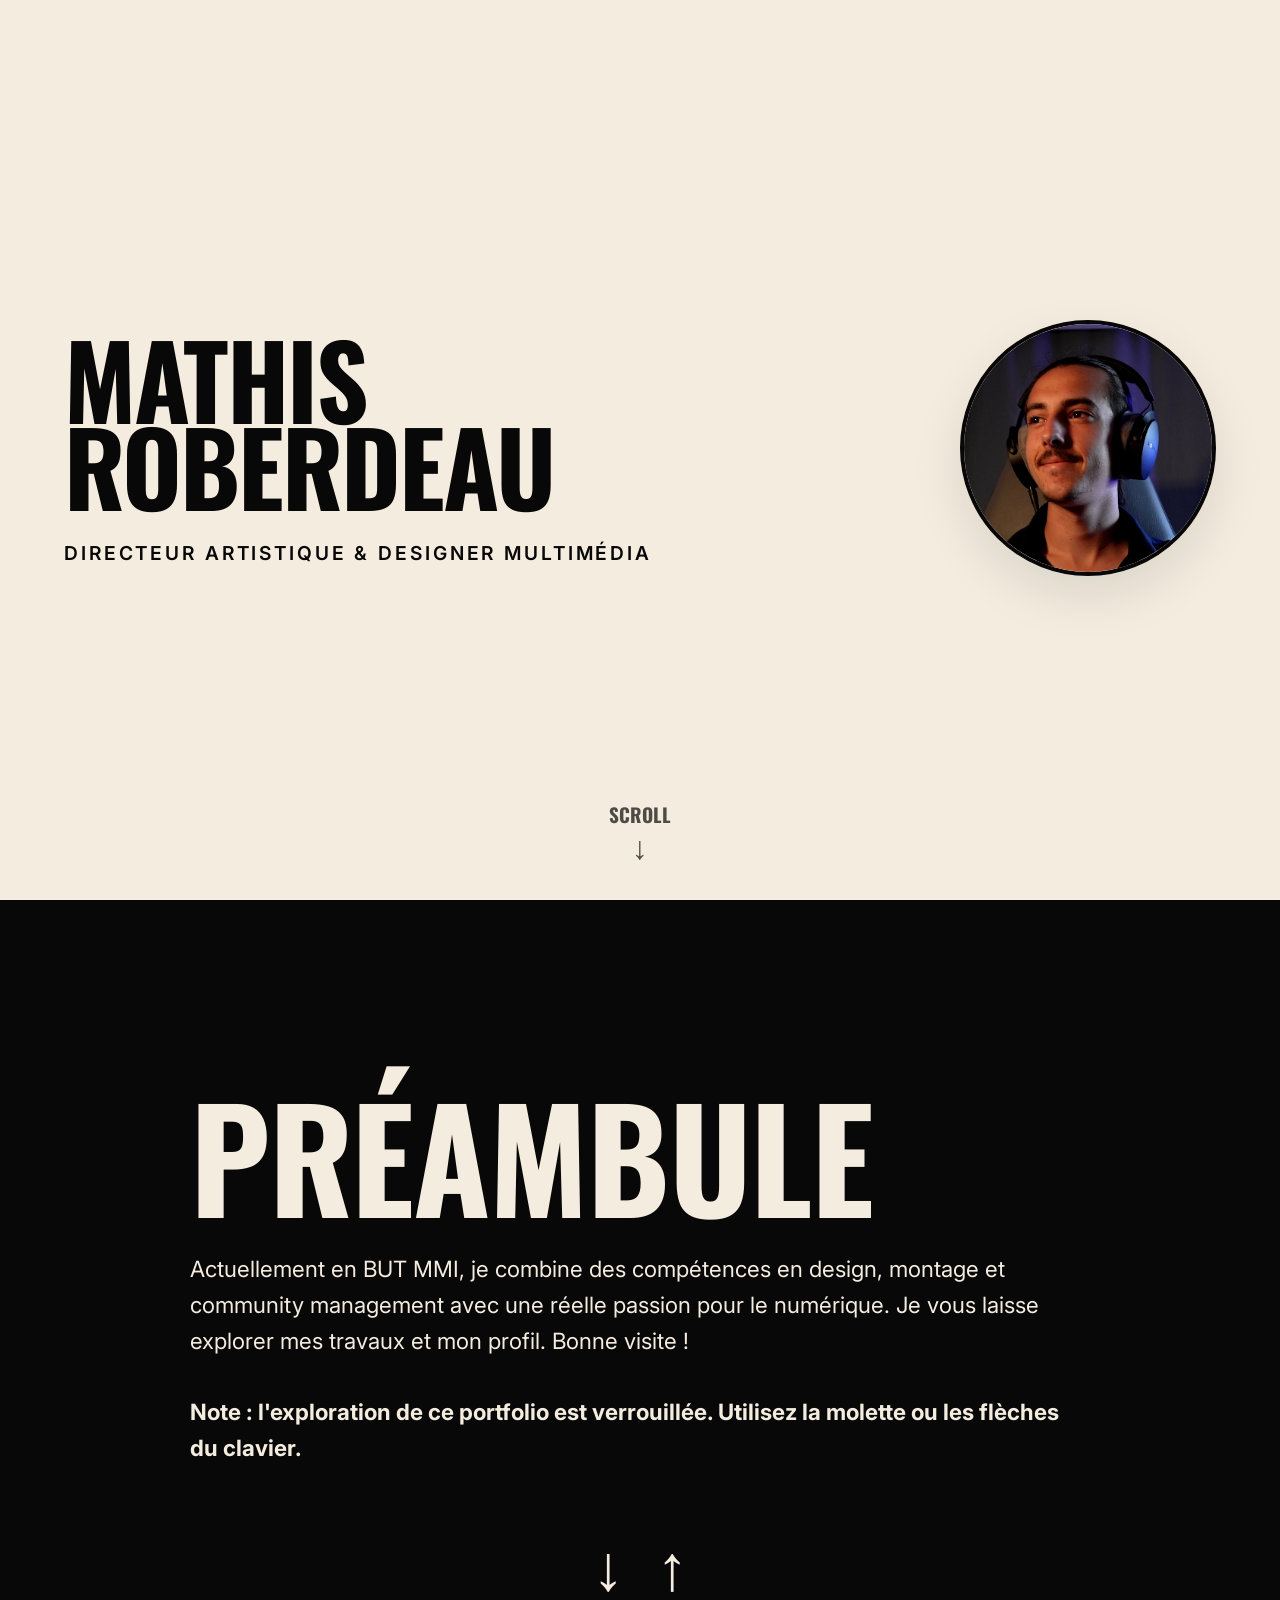
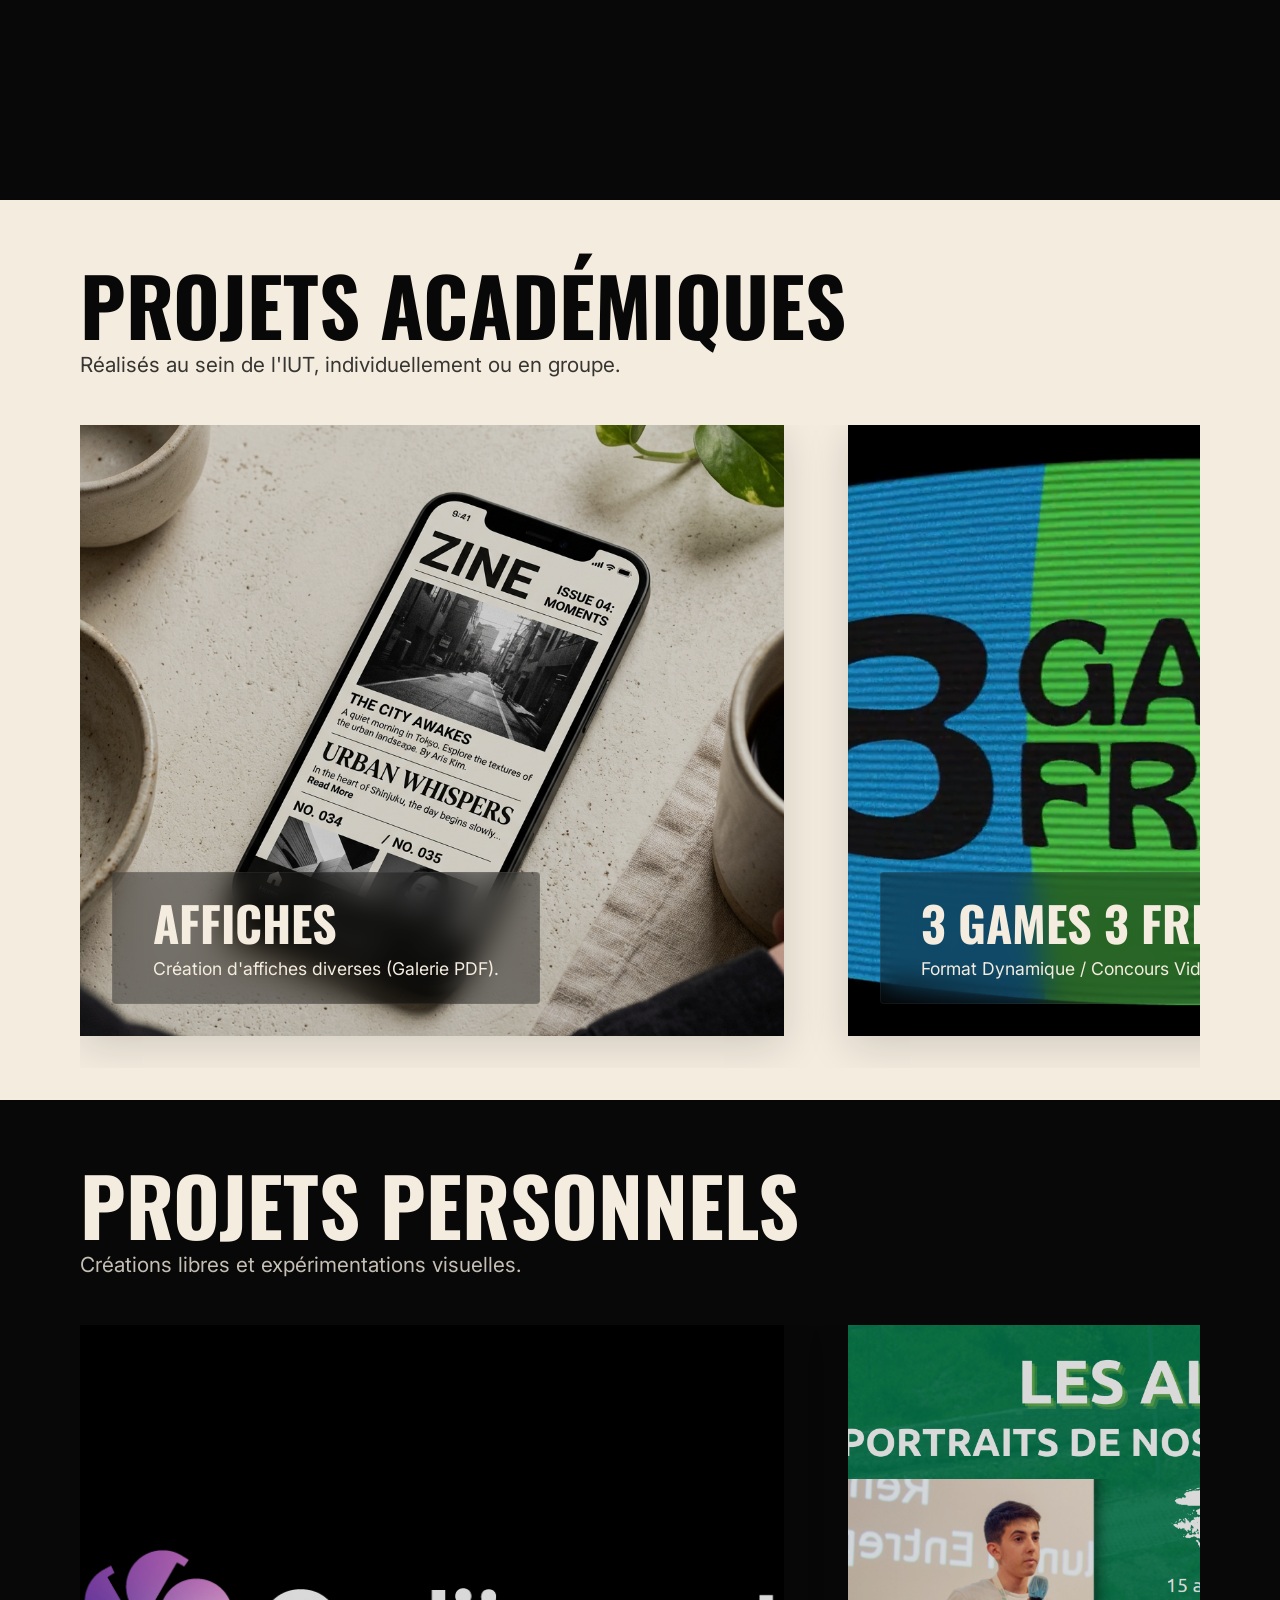
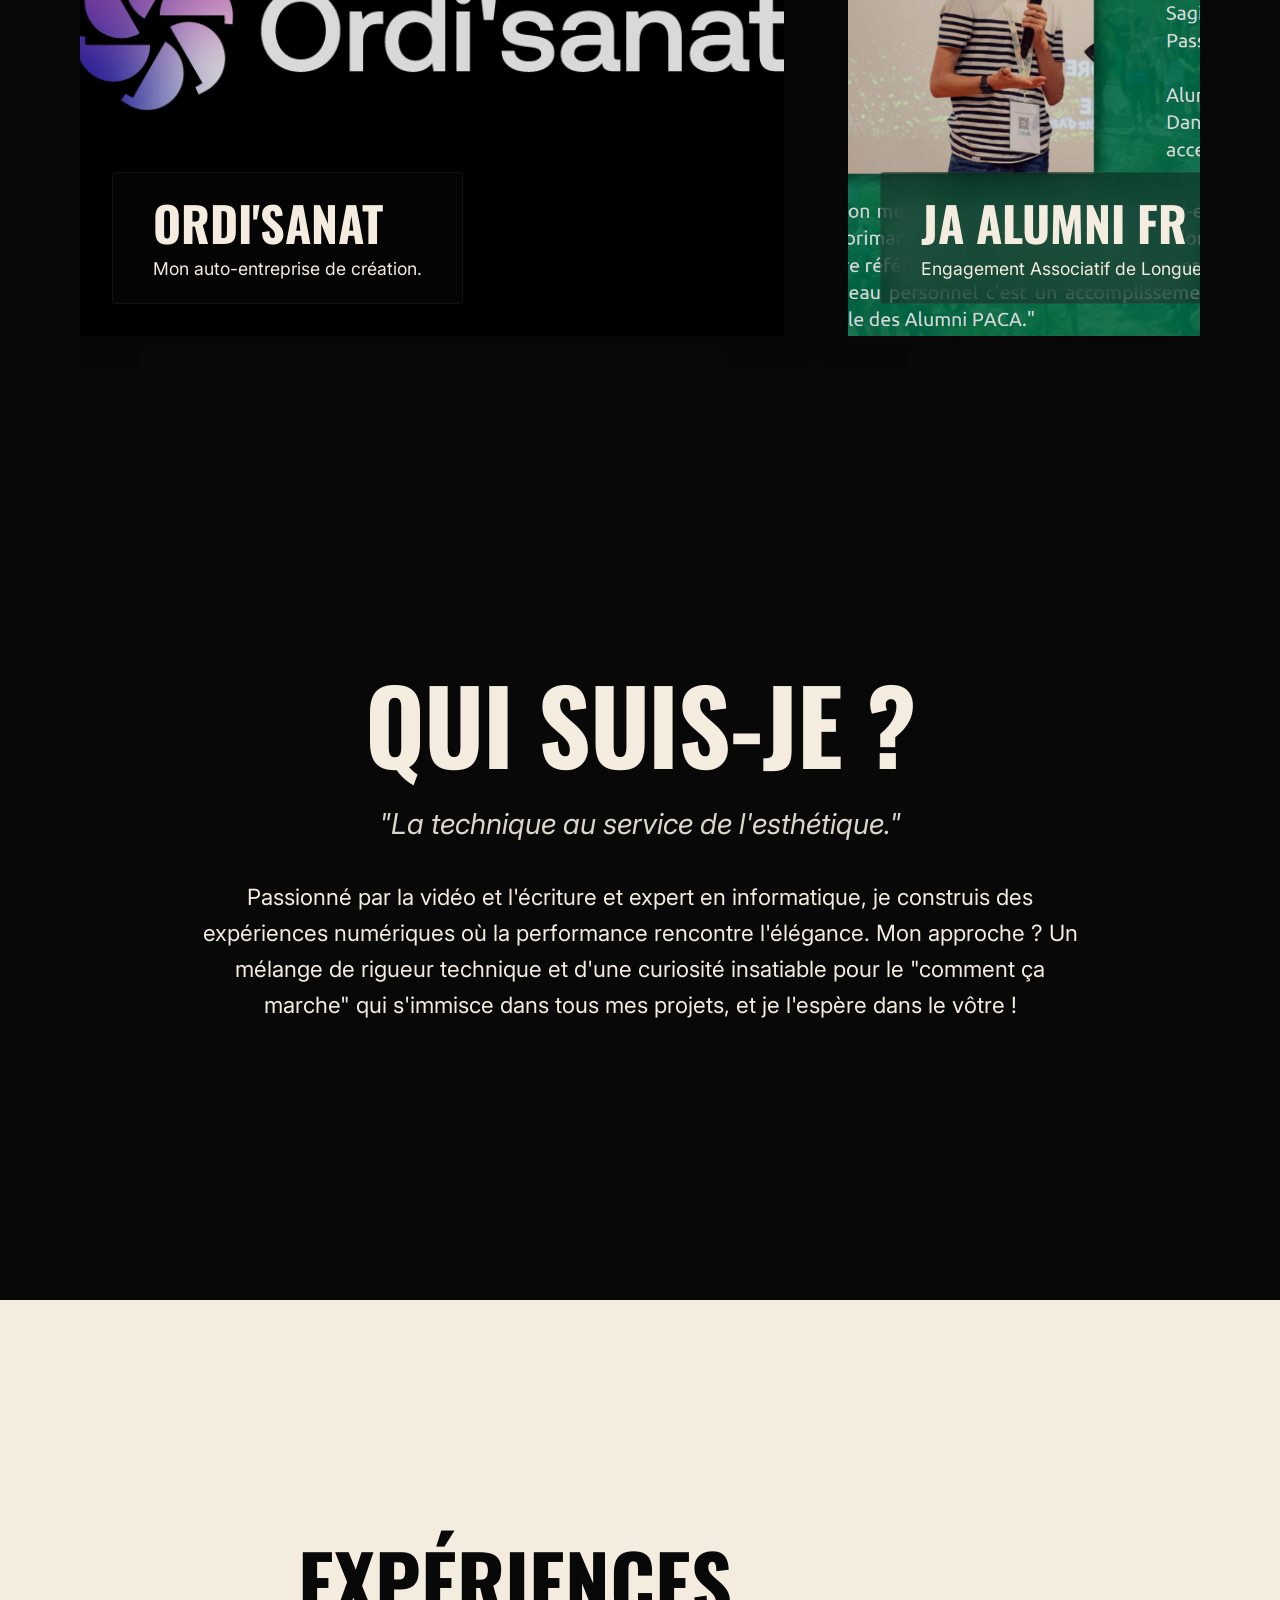
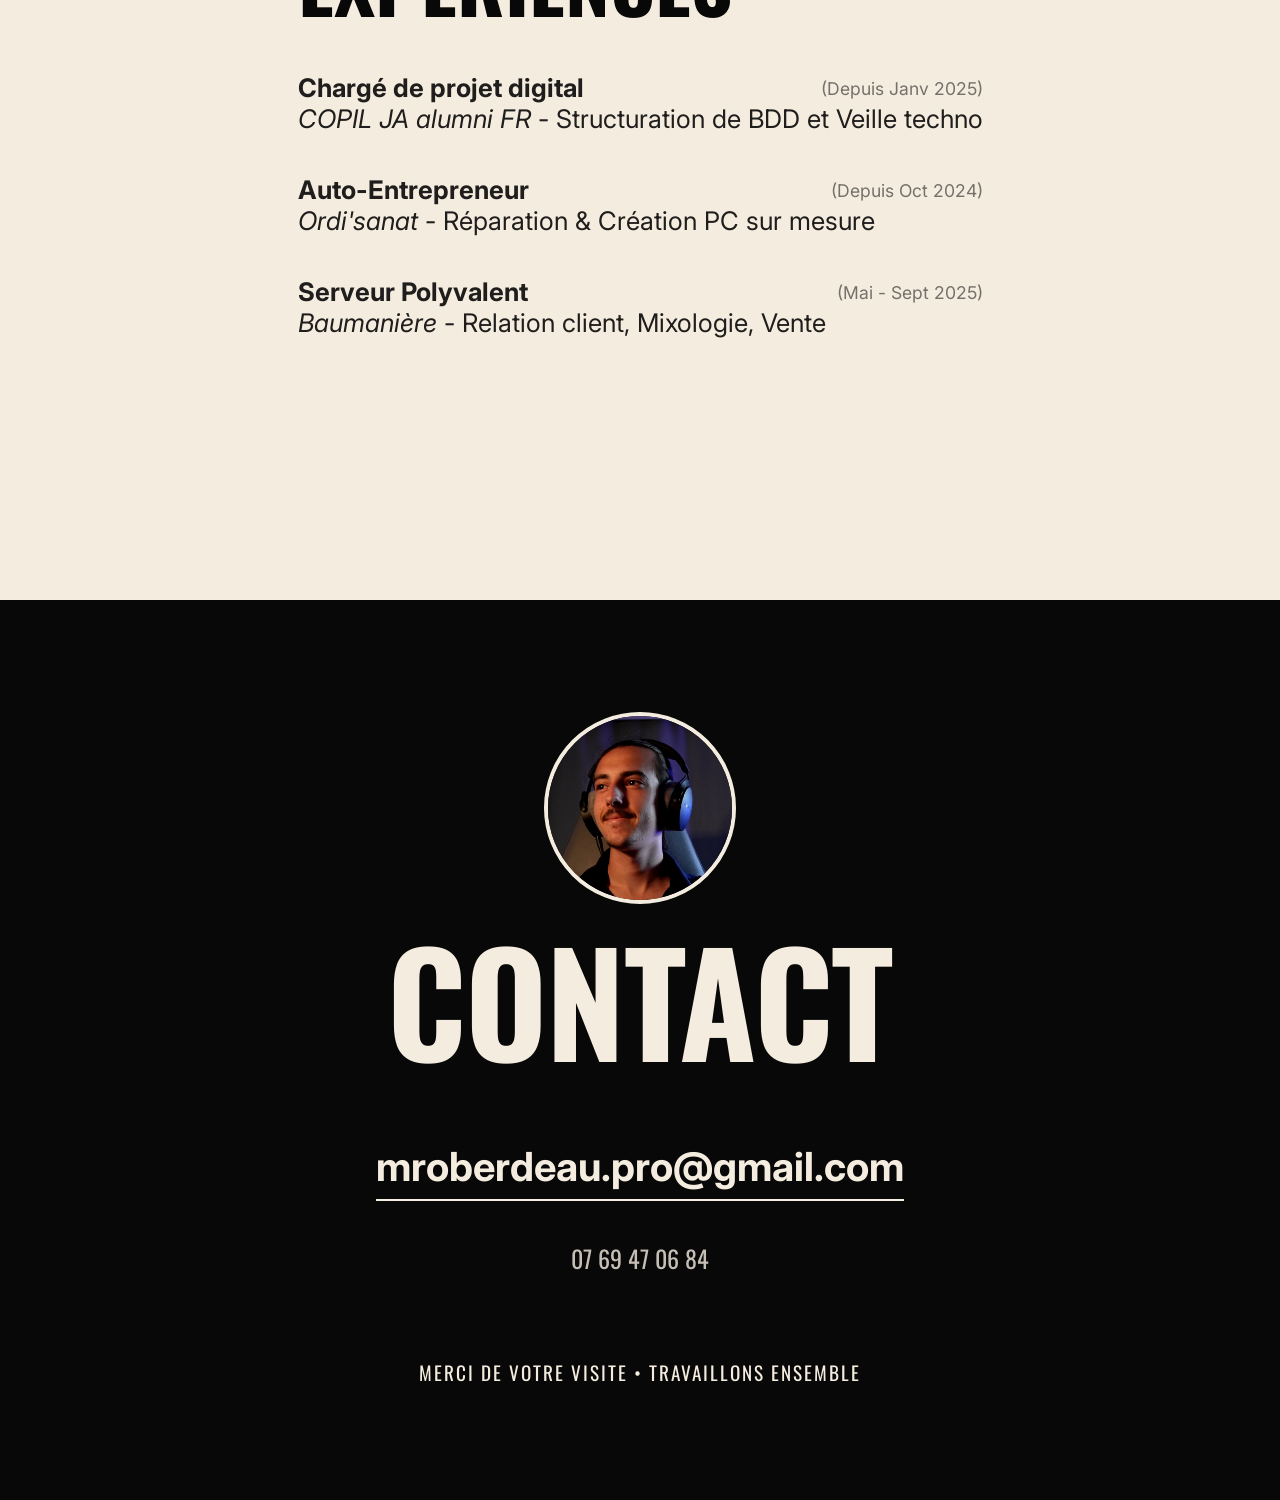
==== V2/index.html @ 9e0dd5f1 "first commit" ====
<!DOCTYPE html>
<html lang="fr">

<head>
    <meta charset="UTF-8">
    <meta name="viewport" content="width=device-width, initial-scale=1.0">
    <title>Mathis Roberdeau - Portfolio</title>
    <link rel="preconnect" href="https://fonts.googleapis.com">
    <link rel="preconnect" href="https://fonts.gstatic.com" crossorigin>
    <link href="https://fonts.googleapis.com/css2?family=Oswald:wght@400;500;700&family=Inter:wght@400;600&display=swap"
        rel="stylesheet">
    <link rel="stylesheet" href="style.css">
</head>

<body>
    <div id="scroll-container">

        <!-- Hero (Scroll 0) - Light Theme -->
        <section class="screen theme-light" id="hero" style="display: flex; flex-direction: row; align-items: center; justify-content: space-between; padding: 0 5vw; position: relative;">
            <div style="display: flex; flex-direction: column; align-items: flex-start; z-index: 2; flex: 1; max-width: 60vw;">
                <h1 class="clamp-title" style="text-align: left; margin: 0; font-size: clamp(3rem, 8vw, 9rem);">MATHIS<br>ROBERDEAU</h1>
                <p class="subtitle" style="text-align: left; font-size: clamp(1rem, 1.5vw, 2rem);">DIRECTEUR ARTISTIQUE & DESIGNER MULTIMÉDIA</p>
            </div>
            <div style="flex-shrink: 0; margin-left: 2rem;">
                <img src="../img/pdp-mathis.png" alt="Mathis Roberdeau" class="profile-pic" style="width: clamp(12rem, 20vw, 25rem); height: clamp(12rem, 20vw, 25rem); object-fit: cover; border-radius: 50%; border: 4px solid var(--color-black); box-shadow: 0 20px 50px rgba(0,0,0,0.1);">
            </div>

            <!-- Scroll Indicator -->
            <div class="scroll-indicator" style="position: absolute; bottom: 2rem; left: 50%; transform: translateX(-50%); display: flex; flex-direction: column; align-items: center; font-family: var(--font-heading); font-size: 1.2rem; font-weight: bold; opacity: 0.7;">
                <span>SCROLL</span>
                <span style="font-size: 2rem; margin-top: -0.5rem; animation: heroBounce 2s infinite;">↓</span>
            </div>
            <style>
                @keyframes heroBounce {
                    0%, 20%, 50%, 80%, 100% { transform: translateY(0); }
                    40% { transform: translateY(-10px); }
                    60% { transform: translateY(-5px); }
                }
            </style>
        </section>

        <!-- Courte Présentation (Scroll 1) - Dark Theme -->
        <section class="screen theme-dark" id="presentation">
            <div class="content intro-content">
                <h2 class="title-massive">PRÉAMBULE</h2>
                <p>Actuellement en BUT MMI, je combine des compétences en design, montage et community management avec
                    une réelle passion pour le numérique. Je vous laisse explorer mes travaux et mon profil. Bonne
                    visite !<br><br><strong>Note : l'exploration de ce portfolio
                        est verrouillée. Utilisez la molette ou les flèches du clavier.</strong></p>
                <div class="arrows-hint">
                    <span>↓</span><span>↑</span>
                </div>
            </div>
        </section>

        <!-- Projets Académiques (Scroll 2 et + Carrousel) - Light Theme -->
        <section class="screen carousel-section theme-light" id="projets-academiques">
            <div class="top-info">
                <h2>PROJETS ACADÉMIQUES</h2>
                <p>Réalisés au sein de l'IUT, individuellement ou en groupe.</p>
            </div>

            <div class="carousel-track-container">
                <div class="carousel-track">

                    <!-- AFFICHES PROJECT -->
                    <div class="slide project-card" data-role="Graphiste"
                        data-tools="Illustrator, InDesign, Photoshop"
                        data-desc="Mes différentes créations graphiques pour des événements variés, incluant l'e-sport (PXL Lan) et des projets esthétiques et musicaux (Tournedisque Quadricolor)."
                        data-pdf-desc="<strong>AFFICHE PXL LAN :</strong><br>Création d'une affiche pour le concours d'e-sport de la PXL Lan. Composition asymétrique axée sur la culture gaming.|<strong>AFFICHE TOURNEDISQUE :</strong><br>Création d'une affiche Quadricolor pour le projet esthétique et musical, utilisant des teintes vives et un design centré sur le vinyle."
                        data-pdf-src="../img/ROBERDEAU-Mathis_Affiche.pdf,../img/Mathis-ROBERDEAU_Affiche-Quadcolor_Tournedisque_.pdf">
                        <img src="project_ui.jpg" alt="Affiches" class="slide-bg">
                        <div class="slide-overlay">
                            <h3>Affiches</h3>
                            <p>Création d'affiches diverses (Galerie PDF).</p>
                        </div>
                    </div>

                    <!-- NEW VIDEO PROJECT -->
                    <div class="slide project-card" data-video-id="BSjPqrK-uEQ"
                        data-role="Monteur, Sound Designer, Réalisateur" data-tools="Premiere Pro, After Effects"
                        data-desc="Un terrain de jeu visuel et rythmique exceptionnel. « 3 Games 3 Friends » m'a permis d'explorer le montage synchrone, la colorimétrie dynamique dans le but d'un concours organisé par la PXL Lan. La vidéo a été réalisée en une semaine avec deux autres collègues.<br><br><a href='https://youtu.be/BSjPqrK-uEQ' target='_blank' style='color:inherit; text-decoration:underline;'>Voir la vidéo sur YouTube ↗</a>">
                        <img src="../img/3Games3Friends.png" alt="3 Games 3 Friends" class="slide-bg">
                        <div class="slide-overlay">
                            <h3>3 Games 3 Friends</h3>
                            <p>Format Dynamique / Concours Vidéo.</p>
                        </div>
                    </div>

                    <!-- NEW POKEDEXIA PROJECT -->
                    <div class="slide project-card" data-role="Développeur Front-End"
                        data-tools="HTML, CSS, JavaScript"
                        data-web-src="https://but-mmi.github.io/Pokedexia/"
                        data-desc="Pokedexia est un projet académique de développement web. L'objectif était de concevoir un Pokedex interactif en utilisant les technologies fondamentales du web (HTML, CSS, JS), en intégrant une logique de filtrage et d'affichage dynamique.<br><br><a href='https://but-mmi.github.io/Pokedexia/' target='_blank' style='color:inherit; text-decoration:underline;'>Visiter le site Pokedexia ↗</a>">
                        <img src="../img/pokedexia.png" alt="Pokedexia" class="slide-bg">
                        <div class="slide-overlay">
                            <h3>Pokedexia</h3>
                            <p>Développement Web Front-End</p>
                        </div>
                    </div>

                    <!-- NEW CROUSTY MOVIES PROJECT -->
                    <div class="slide project-card" data-role="Développeur Full-Stack"
                        data-tools="HTML, CSS, PHP, SQL"
                        data-web-src="https://a-pedagoarles-mmi.aix.univ-amu.fr/r25012763/sae203/index.php"
                        data-desc="Crousty Movies est un d'évaluation de films développé dans le cadre d'un projet universitaire. Il utilise HTML, CSS pour le front-end et PHP avec une base de données SQL pour gérer les utilisateurs, les films et les évaluations.<br><br><a href='https://a-pedagoarles-mmi.aix.univ-amu.fr/r25012763/sae203/index.php' target='_blank' style='color:inherit; text-decoration:underline;'>Visiter Crousty Movies ↗</a>">
                        <img src="../img/crousty-movies.png" alt="Crousty Movies" class="slide-bg">
                        <div class="slide-overlay">
                            <h3>Crousty Movies</h3>
                            <p>Site d'Évaluation de Films</p>
                        </div>
                    </div>

                </div>
            </div>
        </section>

        <!-- Projets Personnels (Scroll 4) - Dark Theme -->
        <section class="screen carousel-section theme-dark" id="projets-personnels">
            <div class="top-info">
                <h2>PROJETS PERSONNELS</h2>
                <p>Créations libres et expérimentations visuelles.</p>
            </div>
            <div class="carousel-track-container">
                <div class="carousel-track">
                    <div class="slide project-card" data-role="Fondateur & Technicien"
                        data-tools="Gestion de Projet, Matériel"
                        data-web-src="https://ordisanat.fr"
                        data-desc="Mon entreprise de fabrication, dépannage et d'upgrade d'ordinateurs, elle existe depuis 2024 et est actuellement en activité.<br><br><a href='https://ordisanat.fr' target='_blank' style='color:inherit; text-decoration:underline;'>Visiter Ordi'Sanat ↗</a>">
                        <img src="../img/ordisanat-cover.jpg" alt="Ordi'Sanat" class="slide-bg">
                        <div class="slide-overlay">
                            <h3>Ordi'Sanat</h3>
                            <p>Mon auto-entreprise de création.</p>
                        </div>
                    </div>

                    <!-- NEW ALUMNI PROJECT -->
                    <div class="slide project-card" data-role="Membre Actif / COPIL"
                        data-tools="Engagement Associatif, Communauté"
                        data-desc="Le réseau dont je m'occupe (réseau d'Entreprendre Pour Apprendre, qui crée des mini-entreprises dans des écoles afin de faire découvrir le monde de l'entreprenariat aux jeunes). J'y ai participé et maintenant je suis au COPIL digital alumni et mentor de mini-entreprises.">
                        <img src="../img/alumni.png" alt="JA Alumni" class="slide-bg">
                        <div class="slide-overlay">
                            <h3>JA Alumni FR</h3>
                            <p>Engagement Associatif de Longue Date</p>
                        </div>
                    </div>
                </div>
            </div>
        </section>

        <!-- Qui suis-je (Scroll 5) - Dark Theme -->
        <section class="screen theme-dark" id="about">
            <div class="content intro-content" style="text-align: center;">
                <h2 class="title-massive" style="font-size: clamp(3rem, 8vw, 8rem);">QUI SUIS-JE ?</h2>
                <p style="font-size: 1.8rem; margin: 2rem 0; font-style: italic; opacity: 0.9;">
                    "La technique au service de l'esthétique."
                </p>
                <p>Passionné par la vidéo et l'écriture et expert en informatique, je construis des expériences numériques où la performance rencontre l'élégance. Mon approche ? Un mélange de rigueur technique et d'une curiosité insatiable pour le "comment ça marche" qui s'immisce dans tous mes projets, et je l'espère dans le vôtre !</p>
            </div>
        </section>

        <!-- Expériences / CV (Scroll 6) - Light Theme -->
        <section class="screen theme-light" id="experiences">
            <div class="content list-content">
                <h2 style="font-size: 5rem; margin-bottom:2rem;">EXPÉRIENCES</h2>
                <ul class="cv-list">
                    <li>
                        <strong>Chargé de projet digital</strong> <span>(Depuis Janv 2025)</span><br>
                        <em>COPIL JA alumni FR</em> - Structuration de BDD et Veille techno
                    </li>
                    <li>
                        <strong>Auto-Entrepreneur</strong> <span>(Depuis Oct 2024)</span><br>
                        <em>Ordi'sanat</em> - Réparation & Création PC sur mesure
                    </li>
                    <li>
                        <strong>Serveur Polyvalent</strong> <span>(Mai - Sept 2025)</span><br>
                        <em>Baumanière</em> - Relation client, Mixologie, Vente
                    </li>
                </ul>
            </div>
        </section>

        <!-- Contact & Remerciements (Scroll 7) - Dark Theme -->
        <section class="screen theme-dark" id="contact">
            <div class="content intro-content" style="text-align: center; display: flex; flex-direction: column; align-items: center;">
                <img src="../img/pdp-mathis.png" alt="Mathis Roberdeau" class="profile-pic" style="width: 12rem; height: 12rem; object-fit: cover; border-radius: 50%; margin-bottom: 2rem; border: 4px solid var(--color-cream);">
                <h2 class="title-massive">CONTACT</h2>
                <div style="margin: 3rem 0;">
                    <a href="mailto:mroberdeau.pro@gmail.com"
                        style="color: var(--color-cream); text-decoration: none; font-size: 2.5rem; border-bottom: 2px solid var(--color-cream); padding-bottom: 0.5rem; transition: opacity 0.3s; font-weight: bold;">
                        mroberdeau.pro@gmail.com
                    </a>
                </div>
                <p style="font-size: 1.5rem; opacity: 0.8; margin-bottom: 1rem; font-family: var(--font-heading);">
                    07 69 47 06 84
                </p>
                <p
                    style="margin-top: 4rem; text-transform: uppercase; font-family: var(--font-heading); font-size: 1.2rem; letter-spacing: 2px;">
                    Merci de votre visite • Travaillons ensemble
                </p>
            </div>
        </section>

    </div>

    <!-- Modale "Detail Projet" Plein Écran Ajustée Pour Contenir la Vidéo -->
    <div id="project-detail-view">
        <div class="detail-bg-container">
            <img src="" alt="" id="detail-hero-img">
        </div>

        <button class="close-btn" id="close-project-btn">FERMER [ÉCHAP]</button>

        <div class="detail-content">
            <div class="detail-layout">

                <div class="detail-text-area">
                    <h1 class="detail-title" id="detail-title">Titre du Projet</h1>
                    <div class="detail-infobox">
                        <div class="info-column">
                            <h3>RÔLE</h3>
                            <p id="detail-role">Direction Artistique</p>
                        </div>
                        <div class="info-column">
                            <h3>OUTILS</h3>
                            <p id="detail-tools">Figma</p>
                        </div>
                    </div>
                    <div class="detail-text" id="detail-desc">
                        <p>Texte narratif...</p>
                    </div>
                    <button id="enter-fullscreen-btn" style="display: none;">Activer le mode lecteur interactif</button>
                </div>

                <div class="detail-media-area" id="detail-media-area">
                    <button id="exit-fullscreen-btn">Quitter le mode interactif (Échap)</button>
                    <div id="media-container" style="flex-grow: 1; width: 100%; height: 100%;"></div>
                </div>

            </div>
        </div>
    </div>

    <script src="main.js"></script>
</body>

</html>
---- V2/style.css ----
/* --- APPENDING ONLY LA MODAL CHANGES. OUPS! Let's rewrite the whole file just to be sure! --- */
:root {
    --color-black: #080808; 
    --color-cream: #f4ecdf;
    --font-heading: 'Oswald', sans-serif;
    --font-body: 'Inter', sans-serif;
}

* { margin: 0; padding: 0; box-sizing: border-box; }

body { font-family: var(--font-body); overflow: hidden; width: 100vw; height: 100vh; }
h1, h2, h3, h4 { font-family: var(--font-heading); text-transform: uppercase; }

.theme-dark { background-color: var(--color-black); color: var(--color-cream); }
.theme-light { background-color: var(--color-cream); color: var(--color-black); }

#scroll-container { width: 100%; height: 100vh; transition: transform 0.85s cubic-bezier(0.77, 0, 0.175, 1); will-change: transform; }

.screen { width: 100vw; height: 100vh; display: flex; flex-direction: column; justify-content: center; align-items: center; position: relative; padding: 2rem 5rem; }

.clamp-title { font-size: clamp(6rem, 15vw, 18rem); line-height: 0.85; text-align: center; letter-spacing: -0.02em; font-weight: 700; }
.title-massive { font-size: clamp(4rem, 11vw, 12rem); line-height: 0.9; letter-spacing: -0.01em; margin-bottom: 2rem; }
.subtitle { font-size: clamp(1.2rem, 2vw, 2rem); margin-top: 2rem; letter-spacing: 0.15em; font-weight: 600; }

.content { max-width: 900px; }
.content p { font-size: 1.4rem; line-height: 1.6; }

.arrows-hint { margin-top: 3rem; font-size: 4rem; display: flex; gap: 2rem; justify-content: center; font-family: var(--font-heading); }

.carousel-section { justify-content: flex-start; align-items: flex-start; padding-top: 4rem; }
.top-info { width: 100%; margin-bottom: 3rem; display: flex; flex-direction: column; align-items: flex-start; }
.top-info h2 { font-size: 5rem; line-height: 1; margin-bottom: 0.5rem; }
.top-info p { font-size: 1.3rem; opacity: 0.8; }

.carousel-track-container { width: 100%; flex-grow: 1; overflow: hidden; position: relative; padding-bottom: 2rem; }
.carousel-track { display: flex; height: 100%; gap: 4rem; transition: transform 0.6s cubic-bezier(0.25, 1, 0.5, 1); padding-right: 20%; }

.slide { width: 55vw; height: 100%; position: relative; background-color: var(--color-black); overflow: hidden; flex-shrink: 0; cursor: pointer; box-shadow: 0 10px 40px rgba(0,0,0,0.15); transition: transform 0.3s cubic-bezier(0.25, 1, 0.5, 1); }
.slide:hover { transform: scale(0.98); }

.slide-bg { width: 100%; height: 100%; object-fit: cover; position: absolute; top: 0; left: 0; z-index: 1; filter: brightness(0.85); transition: filter 0.3s; }
.slide:hover .slide-bg { filter: brightness(0.7); }

.slide-overlay { position: absolute; bottom: 2rem; left: 2rem; max-width: calc(100% - 4rem); z-index: 2; background: rgba(10, 10, 10, 0.4); backdrop-filter: blur(15px); -webkit-backdrop-filter: blur(15px); color: #f4ecdf; padding: 1.5rem 2.5rem; border-radius: 4px; border: 1px solid rgba(255, 255, 255, 0.05); }
.slide-overlay h3 { font-size: 3rem; line-height: 1.1; margin-bottom: 0.5rem; }
.slide-overlay p { font-size: 1.1rem; }

.cv-list { list-style: none; margin-top: 2rem; }
.cv-list li { font-size: 1.6rem; margin-bottom: 1.5rem; border-bottom: 2px solid inherit; padding-bottom: 1rem; border-color: currentColor; opacity: 0.9; }
.cv-list li span { font-size: 1.1rem; opacity: 0.6; float: right; margin-top: 0.4rem; }

/* --- PROJECT DETAIL VIEW WITH MEDIA OVERLAY --- */
#project-detail-view {
    position: fixed; top: 0; left: 0; width: 100vw; height: 100vh;
    z-index: 1000;
    background: var(--color-black); color: var(--color-cream);
    pointer-events: none; opacity: 0; transition: opacity 0.4s ease;
}

#project-detail-view.active { pointer-events: all; opacity: 1; }

.detail-bg-container {
    width: 100vw; height: 100vh; position: absolute; top: 0; left: 0; z-index: 1; overflow: hidden;
}

#detail-hero-img {
    position: absolute; object-fit: cover; filter: brightness(0.2);
    transform-origin: top left; transition: all 0.7s cubic-bezier(0.77, 0, 0.175, 1);
}

#close-project-btn {
    position: absolute; top: 4rem; right: 5rem; z-index: 10;
    background: none; border: none; color: var(--color-cream);
    font-family: var(--font-heading); font-size: 2.5rem; cursor: pointer;
    font-weight: bold; letter-spacing: 0.1em;
}
#close-project-btn:hover { color: #fff; text-decoration: underline; }

.detail-content {
    position: relative; z-index: 2; width: 100vw; height: 100vh; padding: 6rem 5rem 4rem 5rem;
    display: flex; flex-direction: column; justify-content: flex-end;
    opacity: 0; transform: translateY(40px);
    transition: opacity 0.5s ease 0.3s, transform 0.5s ease 0.3s;
}

#project-detail-view.active .detail-content { opacity: 1; transform: translateY(0); }

.detail-layout {
    display: flex; justify-content: space-between; align-items: flex-end;
    width: 100%; gap: 4rem;
}

.detail-text-area { width: 45%; }
.detail-media-area {
    width: 50%;
    aspect-ratio: 16 / 9;
    border-radius: 8px;
    overflow: hidden;
    box-shadow: 0 20px 50px rgba(0,0,0,0.5);
    background: rgba(0,0,0,0.8);
    display: none; /* hidden if no video */
}

.detail-title { font-size: clamp(4rem, 8vw, 10rem); line-height: 0.9; margin-bottom: 2rem; font-weight: 700; text-shadow: 0 4px 20px rgba(0,0,0,0.5); }

.detail-infobox { display: flex; gap: 4rem; margin-bottom: 3rem; border-top: 1px solid rgba(244, 236, 223, 0.3); padding-top: 1rem; text-shadow: 0 2px 10px rgba(0,0,0,0.5); }
.info-column h3 { font-size: 1.2rem; opacity: 0.8; margin-bottom: 0.5rem; }
.info-column p { font-size: 1.4rem; font-weight: bold; }

.detail-text { font-size: 1.3rem; line-height: 1.6; margin-bottom: 2rem; text-shadow: 0 2px 10px rgba(0,0,0,0.5); }

/* --- INTERACTIVE READER MODE --- */
#enter-fullscreen-btn {
    display: inline-block;
    background: transparent;
    color: var(--color-cream);
    border: 1px solid var(--color-cream);
    padding: 0.8rem 1.5rem;
    font-family: var(--font-heading);
    font-size: 1.2rem;
    cursor: pointer;
    text-transform: uppercase;
    margin-top: 1rem;
    transition: background 0.3s, color 0.3s;
}
#enter-fullscreen-btn:hover {
    background: var(--color-cream);
    color: var(--color-black);
}

.detail-layout.interactive-mode {
    position: fixed;
    top: 50%;
    left: 50%;
    transform: translate(-50%, -50%);
    width: 95vw;
    height: 90vh;
    z-index: 105;
    background: var(--color-black);
    padding: 2rem;
    border-radius: 8px;
    box-shadow: 0 0 50px rgba(0,0,0,1);
}

.detail-layout.interactive-mode .detail-text-area {
    display: none;
}

.detail-layout.interactive-mode .detail-media-area {
    width: 100% !important;
    height: 100% !important;
    aspect-ratio: auto !important; /* override 16/9 if needed */
    display: flex;
    flex-direction: column;
    max-width: none !important;
}

#exit-fullscreen-btn {
    display: none;
    position: fixed;
    top: 2rem;
    right: 3rem;
    z-index: 2000;
    background: #111;
    color: var(--color-cream);
    border: 1px solid var(--color-cream);
    padding: 1rem 1.5rem;
    font-family: var(--font-heading);
    font-size: 1.2rem;
    cursor: pointer;
    text-transform: uppercase;
}
#exit-fullscreen-btn:hover {
    background: var(--color-cream);
    color: var(--color-black);
}

.detail-layout.interactive-mode #exit-fullscreen-btn {
    display: inline-block;
}

/* Specific layout for PDFs in fullscreen to preserve controls on right side */
.detail-layout.interactive-mode.is-pdf {
    flex-direction: row-reverse;
}
.detail-layout.interactive-mode.is-pdf .detail-text-area {
    display: flex;
    flex-direction: column;
    justify-content: flex-end;
    width: 35vw !important;
}
.detail-layout.interactive-mode.is-pdf .detail-media-area {
    width: 60vw !important;
    height: 100% !important;
}
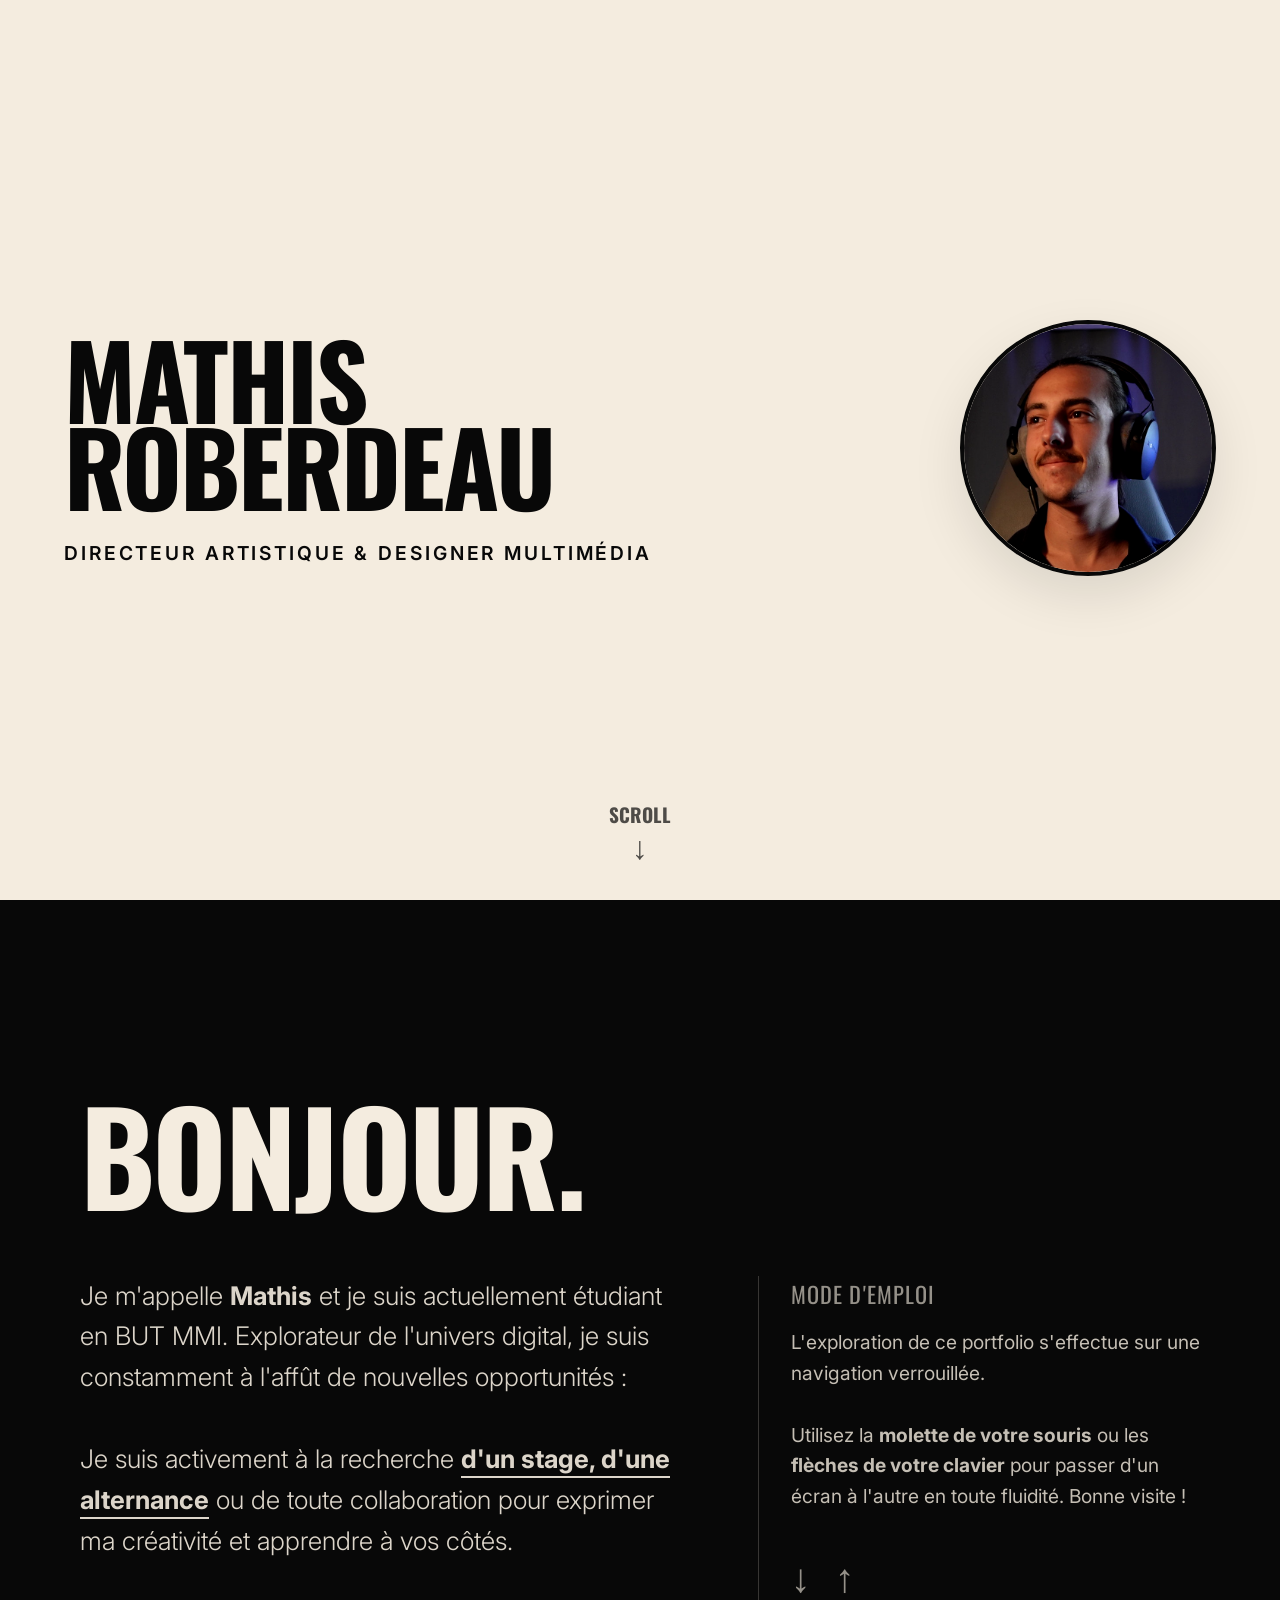
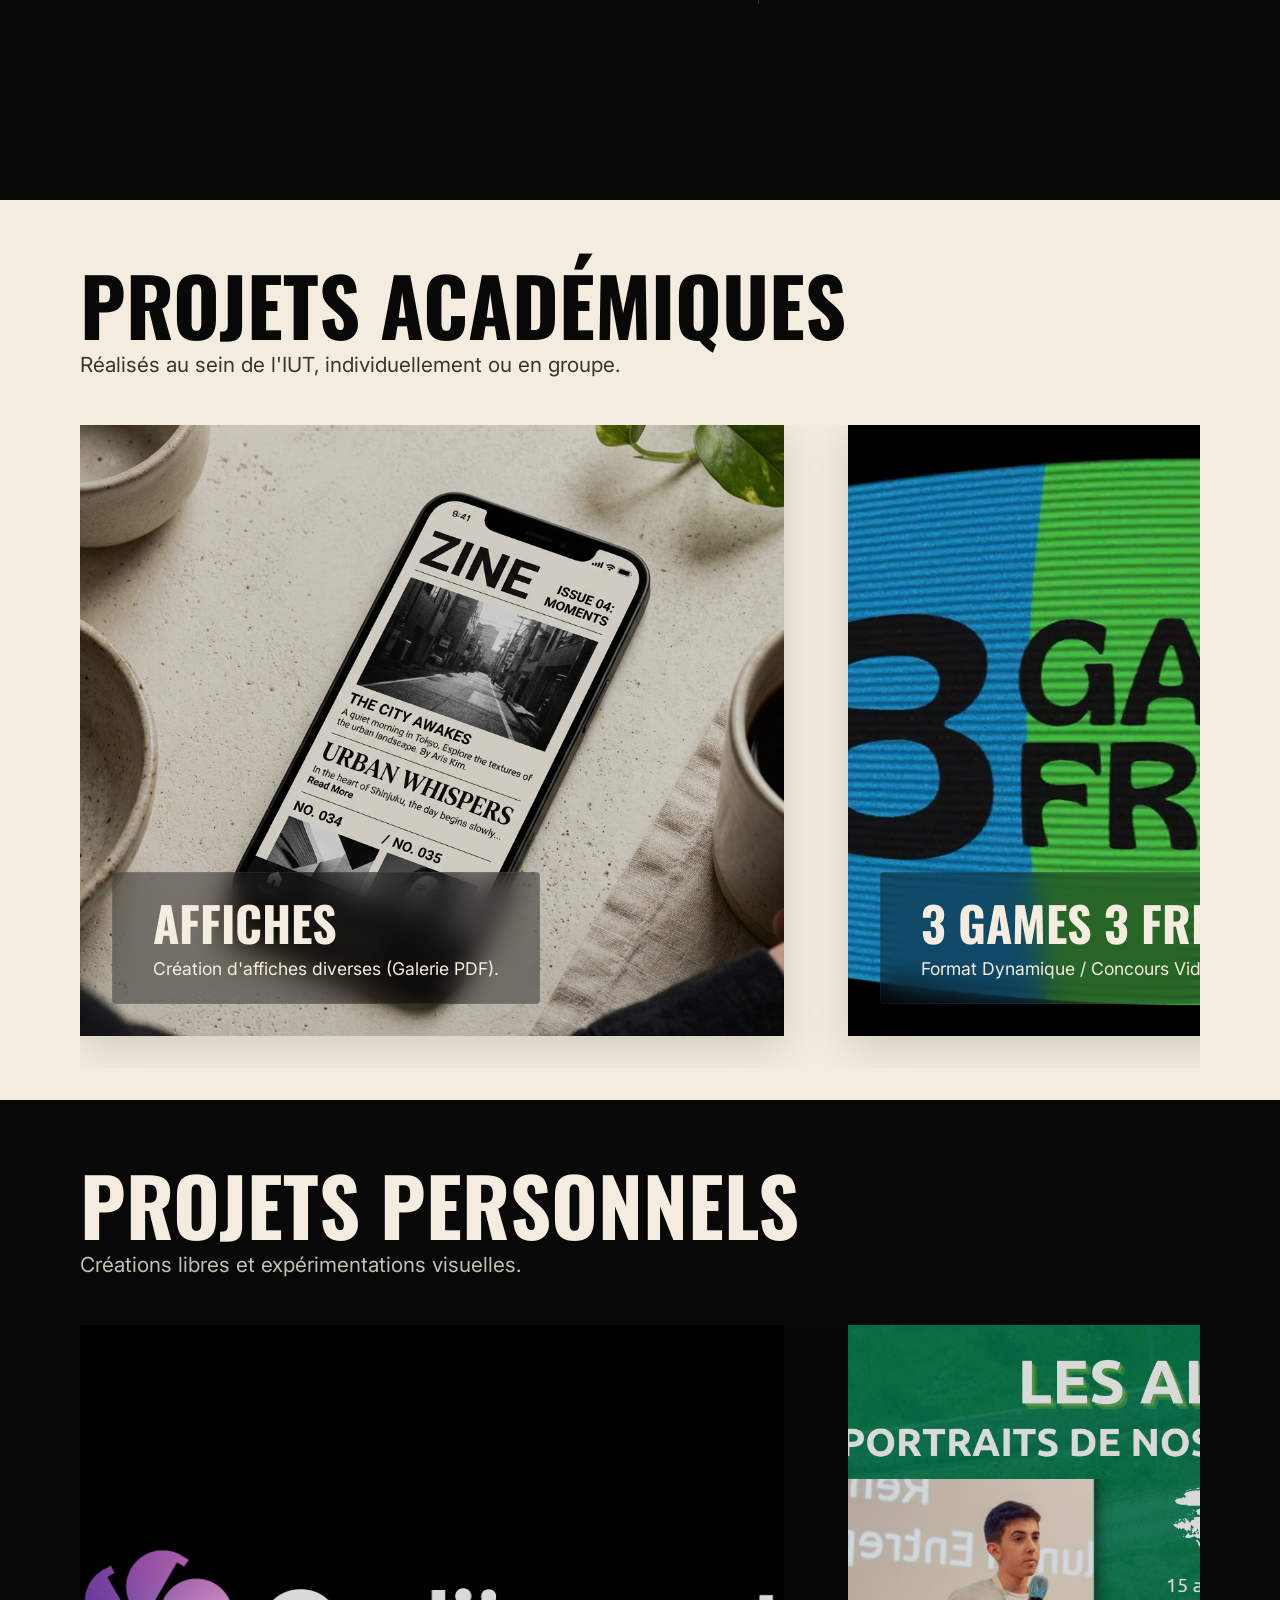
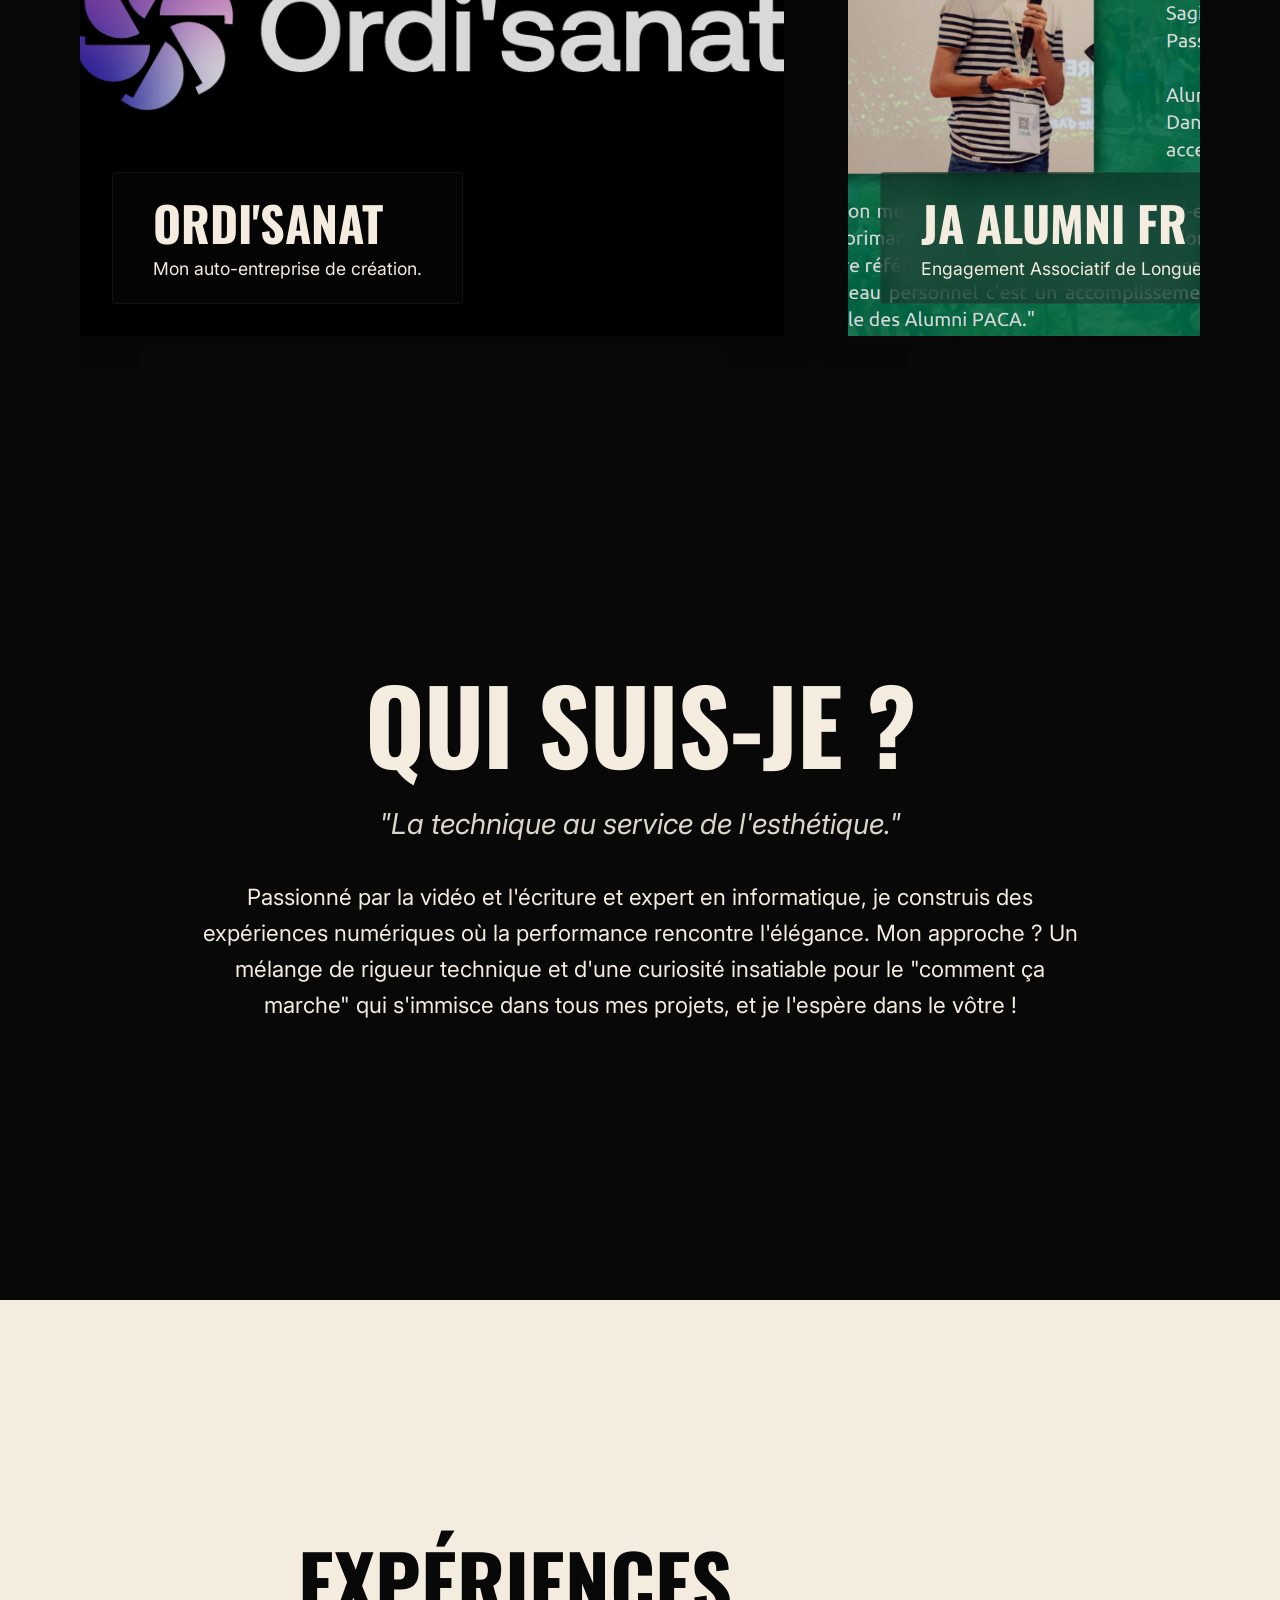
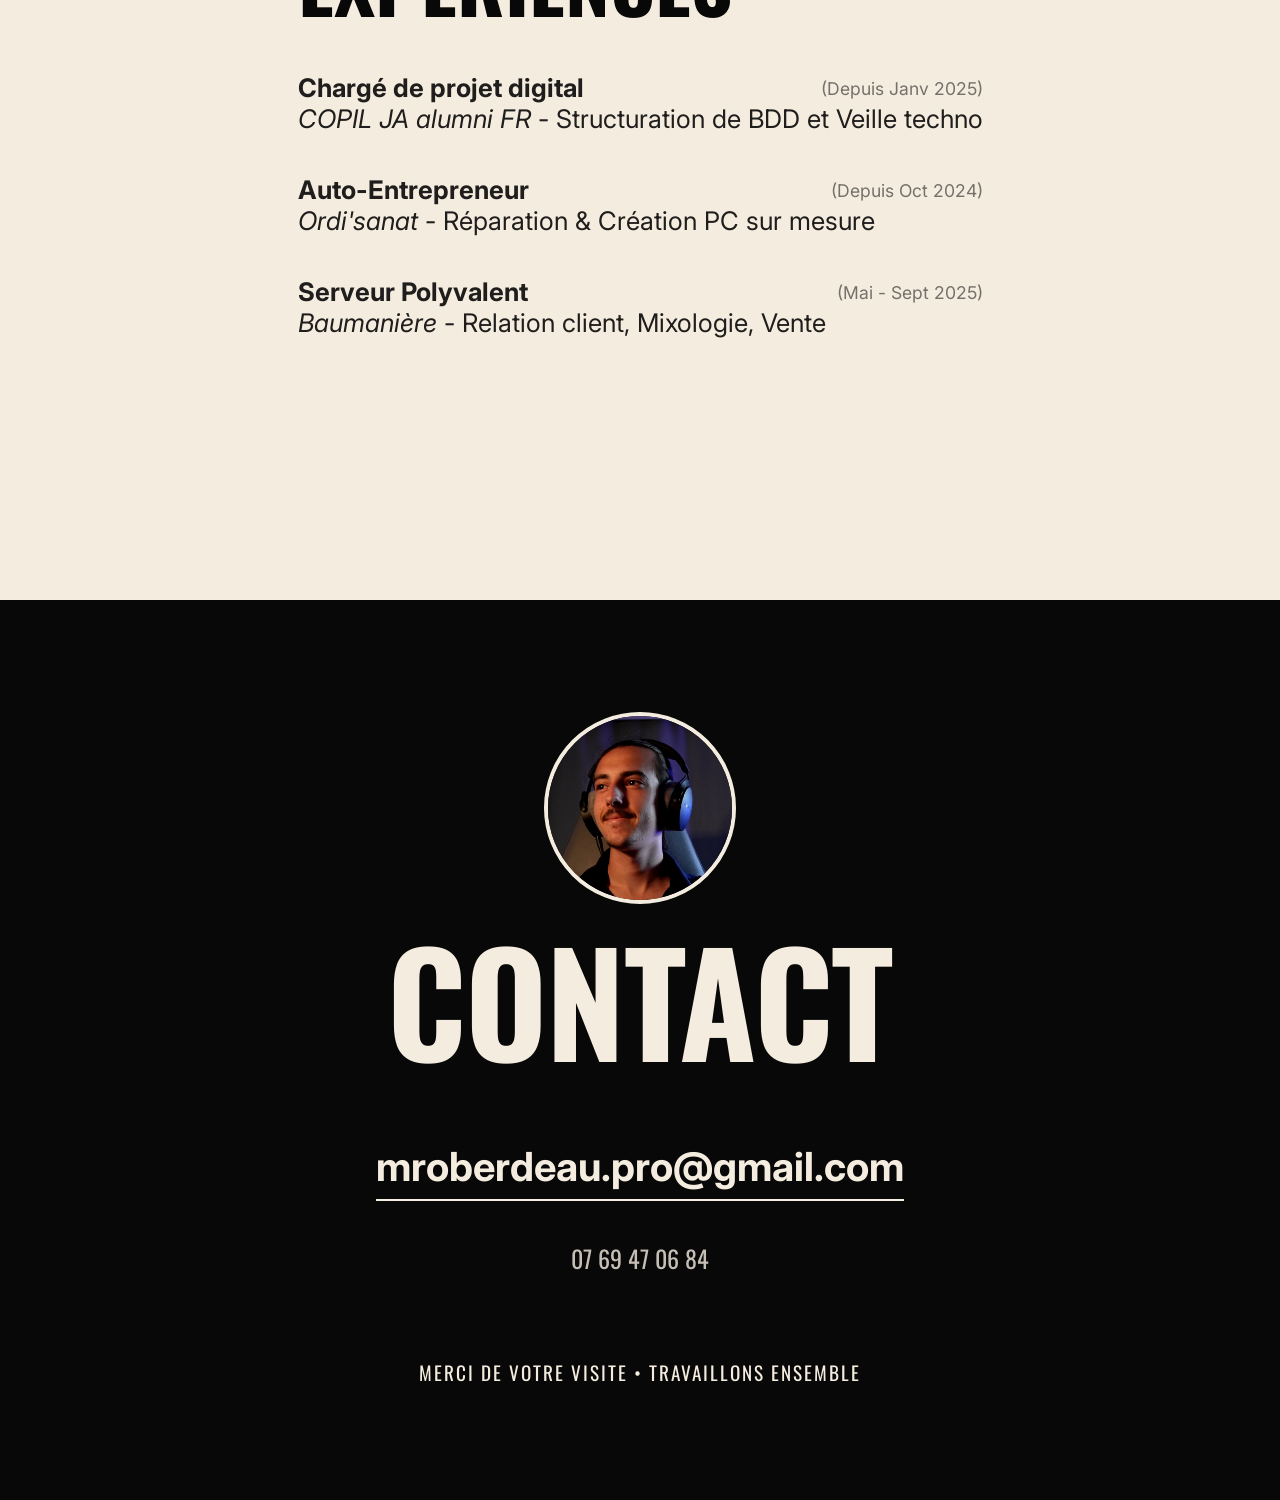
==== commit ee7bfaf0: "Patch Welcome Page" ====
--- a/V2/index.html
+++ b/V2/index.html
@@ -16,39 +16,83 @@
     <div id="scroll-container">
 
         <!-- Hero (Scroll 0) - Light Theme -->
-        <section class="screen theme-light" id="hero" style="display: flex; flex-direction: row; align-items: center; justify-content: space-between; padding: 0 5vw; position: relative;">
-            <div style="display: flex; flex-direction: column; align-items: flex-start; z-index: 2; flex: 1; max-width: 60vw;">
-                <h1 class="clamp-title" style="text-align: left; margin: 0; font-size: clamp(3rem, 8vw, 9rem);">MATHIS<br>ROBERDEAU</h1>
-                <p class="subtitle" style="text-align: left; font-size: clamp(1rem, 1.5vw, 2rem);">DIRECTEUR ARTISTIQUE & DESIGNER MULTIMÉDIA</p>
+        <section class="screen theme-light" id="hero"
+            style="display: flex; flex-direction: row; align-items: center; justify-content: space-between; padding: 0 5vw; position: relative;">
+            <div
+                style="display: flex; flex-direction: column; align-items: flex-start; z-index: 2; flex: 1; max-width: 60vw;">
+                <h1 class="clamp-title" style="text-align: left; margin: 0; font-size: clamp(3rem, 8vw, 9rem);">
+                    MATHIS<br>ROBERDEAU</h1>
+                <p class="subtitle" style="text-align: left; font-size: clamp(1rem, 1.5vw, 2rem);">DIRECTEUR ARTISTIQUE
+                    & DESIGNER MULTIMÉDIA</p>
             </div>
             <div style="flex-shrink: 0; margin-left: 2rem;">
-                <img src="../img/pdp-mathis.png" alt="Mathis Roberdeau" class="profile-pic" style="width: clamp(12rem, 20vw, 25rem); height: clamp(12rem, 20vw, 25rem); object-fit: cover; border-radius: 50%; border: 4px solid var(--color-black); box-shadow: 0 20px 50px rgba(0,0,0,0.1);">
+                <img src="../img/pdp-mathis.png" alt="Mathis Roberdeau" class="profile-pic"
+                    style="width: clamp(12rem, 20vw, 25rem); height: clamp(12rem, 20vw, 25rem); object-fit: cover; border-radius: 50%; border: 4px solid var(--color-black); box-shadow: 0 20px 50px rgba(0,0,0,0.1);">
             </div>
 
             <!-- Scroll Indicator -->
-            <div class="scroll-indicator" style="position: absolute; bottom: 2rem; left: 50%; transform: translateX(-50%); display: flex; flex-direction: column; align-items: center; font-family: var(--font-heading); font-size: 1.2rem; font-weight: bold; opacity: 0.7;">
+            <div class="scroll-indicator"
+                style="position: absolute; bottom: 2rem; left: 50%; transform: translateX(-50%); display: flex; flex-direction: column; align-items: center; font-family: var(--font-heading); font-size: 1.2rem; font-weight: bold; opacity: 0.7;">
                 <span>SCROLL</span>
                 <span style="font-size: 2rem; margin-top: -0.5rem; animation: heroBounce 2s infinite;">↓</span>
             </div>
             <style>
                 @keyframes heroBounce {
-                    0%, 20%, 50%, 80%, 100% { transform: translateY(0); }
-                    40% { transform: translateY(-10px); }
-                    60% { transform: translateY(-5px); }
+
+                    0%,
+                    20%,
+                    50%,
+                    80%,
+                    100% {
+                        transform: translateY(0);
+                    }
+
+                    40% {
+                        transform: translateY(-10px);
+                    }
+
+                    60% {
+                        transform: translateY(-5px);
+                    }
                 }
             </style>
         </section>
 
         <!-- Courte Présentation (Scroll 1) - Dark Theme -->
         <section class="screen theme-dark" id="presentation">
-            <div class="content intro-content">
-                <h2 class="title-massive">PRÉAMBULE</h2>
-                <p>Actuellement en BUT MMI, je combine des compétences en design, montage et community management avec
-                    une réelle passion pour le numérique. Je vous laisse explorer mes travaux et mon profil. Bonne
-                    visite !<br><br><strong>Note : l'exploration de ce portfolio
-                        est verrouillée. Utilisez la molette ou les flèches du clavier.</strong></p>
-                <div class="arrows-hint">
-                    <span>↓</span><span>↑</span>
+            <div class="content intro-content"
+                style="width: 100%; max-width: 1200px; display: flex; flex-direction: column; align-items: flex-start;">
+                <h2
+                    style="font-size: clamp(5rem, 10vw, 10rem); line-height: 0.9; margin-bottom: 2rem; color: var(--color-cream); letter-spacing: -0.02em;">
+                    BONJOUR.</h2>
+
+                <div style="display: flex; gap: 4rem; flex-wrap: wrap; margin-top: 2rem; width: 100%;">
+                    <p
+                        style="flex: 1.5; min-width: 300px; font-size: clamp(1.4rem, 2vw, 1.8rem); line-height: 1.6; font-weight: 300; opacity: 0.9;">
+                        Je m'appelle <strong>Mathis</strong> et je suis actuellement étudiant en BUT MMI. Explorateur de
+                        l'univers digital, je suis constamment à l'affût de nouvelles opportunités : <br><br>
+                        Je suis activement à la recherche <strong
+                            style="border-bottom: 2px solid var(--color-cream); padding-bottom: 2px;">d'un stage, d'une
+                            alternance</strong> ou de toute collaboration pour exprimer ma créativité et apprendre à vos
+                        côtés.
+                    </p>
+
+                    <div
+                        style="flex: 1; min-width: 250px; padding-left: 2rem; border-left: 1px solid rgba(244, 236, 223, 0.2); display: flex; flex-direction: column; justify-content: center;">
+                        <p
+                            style="font-family: var(--font-heading); font-size: 1.4rem; text-transform: uppercase; letter-spacing: 0.05em; margin-bottom: 1rem; opacity: 0.6;">
+                            Mode d'emploi</p>
+                        <p style="font-size: 1.2rem; line-height: 1.6; opacity: 0.8;">
+                            L'exploration de ce portfolio s'effectue sur une navigation verrouillée. <br><br>
+                            Utilisez la <strong>molette de votre souris</strong> ou les <strong>flèches de votre
+                                clavier</strong> pour passer d'un écran à l'autre en toute fluidité. Bonne visite !
+                        </p>
+                        <div class="arrows-hint"
+                            style="justify-content: flex-start; margin-top: 2rem; opacity: 0.6; gap: 1.5rem; font-size: 2.5rem;">
+                            <span>↓</span>
+                            <span>↑</span>
+                        </div>
+                    </div>
                 </div>
             </div>
         </section>
@@ -64,8 +108,7 @@
                 <div class="carousel-track">
 
                     <!-- AFFICHES PROJECT -->
-                    <div class="slide project-card" data-role="Graphiste"
-                        data-tools="Illustrator, InDesign, Photoshop"
+                    <div class="slide project-card" data-role="Graphiste" data-tools="Illustrator, InDesign, Photoshop"
                         data-desc="Mes différentes créations graphiques pour des événements variés, incluant l'e-sport (PXL Lan) et des projets esthétiques et musicaux (Tournedisque Quadricolor)."
                         data-pdf-desc="<strong>AFFICHE PXL LAN :</strong><br>Création d'une affiche pour le concours d'e-sport de la PXL Lan. Composition asymétrique axée sur la culture gaming.|<strong>AFFICHE TOURNEDISQUE :</strong><br>Création d'une affiche Quadricolor pour le projet esthétique et musical, utilisant des teintes vives et un design centré sur le vinyle."
                         data-pdf-src="../img/ROBERDEAU-Mathis_Affiche.pdf,../img/Mathis-ROBERDEAU_Affiche-Quadcolor_Tournedisque_.pdf">
@@ -88,8 +131,7 @@
                     </div>
 
                     <!-- NEW POKEDEXIA PROJECT -->
-                    <div class="slide project-card" data-role="Développeur Front-End"
-                        data-tools="HTML, CSS, JavaScript"
+                    <div class="slide project-card" data-role="Développeur Front-End" data-tools="HTML, CSS, JavaScript"
                         data-web-src="https://but-mmi.github.io/Pokedexia/"
                         data-desc="Pokedexia est un projet académique de développement web. L'objectif était de concevoir un Pokedex interactif en utilisant les technologies fondamentales du web (HTML, CSS, JS), en intégrant une logique de filtrage et d'affichage dynamique.<br><br><a href='https://but-mmi.github.io/Pokedexia/' target='_blank' style='color:inherit; text-decoration:underline;'>Visiter le site Pokedexia ↗</a>">
                         <img src="../img/pokedexia.png" alt="Pokedexia" class="slide-bg">
@@ -100,8 +142,7 @@
                     </div>
 
                     <!-- NEW CROUSTY MOVIES PROJECT -->
-                    <div class="slide project-card" data-role="Développeur Full-Stack"
-                        data-tools="HTML, CSS, PHP, SQL"
+                    <div class="slide project-card" data-role="Développeur Full-Stack" data-tools="HTML, CSS, PHP, SQL"
                         data-web-src="https://a-pedagoarles-mmi.aix.univ-amu.fr/r25012763/sae203/index.php"
                         data-desc="Crousty Movies est un d'évaluation de films développé dans le cadre d'un projet universitaire. Il utilise HTML, CSS pour le front-end et PHP avec une base de données SQL pour gérer les utilisateurs, les films et les évaluations.<br><br><a href='https://a-pedagoarles-mmi.aix.univ-amu.fr/r25012763/sae203/index.php' target='_blank' style='color:inherit; text-decoration:underline;'>Visiter Crousty Movies ↗</a>">
                         <img src="../img/crousty-movies.png" alt="Crousty Movies" class="slide-bg">
@@ -124,8 +165,7 @@
             <div class="carousel-track-container">
                 <div class="carousel-track">
                     <div class="slide project-card" data-role="Fondateur & Technicien"
-                        data-tools="Gestion de Projet, Matériel"
-                        data-web-src="https://ordisanat.fr"
+                        data-tools="Gestion de Projet, Matériel" data-web-src="https://ordisanat.fr"
                         data-desc="Mon entreprise de fabrication, dépannage et d'upgrade d'ordinateurs, elle existe depuis 2024 et est actuellement en activité.<br><br><a href='https://ordisanat.fr' target='_blank' style='color:inherit; text-decoration:underline;'>Visiter Ordi'Sanat ↗</a>">
                         <img src="../img/ordisanat-cover.jpg" alt="Ordi'Sanat" class="slide-bg">
                         <div class="slide-overlay">
@@ -155,7 +195,10 @@
                 <p style="font-size: 1.8rem; margin: 2rem 0; font-style: italic; opacity: 0.9;">
                     "La technique au service de l'esthétique."
                 </p>
-                <p>Passionné par la vidéo et l'écriture et expert en informatique, je construis des expériences numériques où la performance rencontre l'élégance. Mon approche ? Un mélange de rigueur technique et d'une curiosité insatiable pour le "comment ça marche" qui s'immisce dans tous mes projets, et je l'espère dans le vôtre !</p>
+                <p>Passionné par la vidéo et l'écriture et expert en informatique, je construis des expériences
+                    numériques où la performance rencontre l'élégance. Mon approche ? Un mélange de rigueur technique et
+                    d'une curiosité insatiable pour le "comment ça marche" qui s'immisce dans tous mes projets, et je
+                    l'espère dans le vôtre !</p>
             </div>
         </section>
 
@@ -182,8 +225,10 @@
 
         <!-- Contact & Remerciements (Scroll 7) - Dark Theme -->
         <section class="screen theme-dark" id="contact">
-            <div class="content intro-content" style="text-align: center; display: flex; flex-direction: column; align-items: center;">
-                <img src="../img/pdp-mathis.png" alt="Mathis Roberdeau" class="profile-pic" style="width: 12rem; height: 12rem; object-fit: cover; border-radius: 50%; margin-bottom: 2rem; border: 4px solid var(--color-cream);">
+            <div class="content intro-content"
+                style="text-align: center; display: flex; flex-direction: column; align-items: center;">
+                <img src="../img/pdp-mathis.png" alt="Mathis Roberdeau" class="profile-pic"
+                    style="width: 12rem; height: 12rem; object-fit: cover; border-radius: 50%; margin-bottom: 2rem; border: 4px solid var(--color-cream);">
                 <h2 class="title-massive">CONTACT</h2>
                 <div style="margin: 3rem 0;">
                     <a href="mailto:mroberdeau.pro@gmail.com"
--- a/V2/style.css
+++ b/V2/style.css
@@ -182,14 +182,33 @@
 /* Specific layout for PDFs in fullscreen to preserve controls on right side */
 .detail-layout.interactive-mode.is-pdf {
     flex-direction: row-reverse;
+    align-items: stretch;
 }
 .detail-layout.interactive-mode.is-pdf .detail-text-area {
     display: flex;
     flex-direction: column;
-    justify-content: flex-end;
-    width: 35vw !important;
-}
+    justify-content: flex-start;
+    padding-top: 7rem; 
+    width: 35% !important; /* relative to parent, not viewport */
+    flex-shrink: 0;
+    height: 100%;
+}
+
+/* Cache les informations inutiles en plein écran */
+.detail-layout.interactive-mode.is-pdf .detail-title,
+.detail-layout.interactive-mode.is-pdf .detail-infobox,
+.detail-layout.interactive-mode.is-pdf #enter-fullscreen-btn {
+    display: none !important;
+}
+
+/* Centre les boutons de galerie sous la description */
+.detail-layout.interactive-mode.is-pdf #dynamic-pdf-gallery {
+    align-self: center !important;
+    margin-top: 3rem !important;
+}
+
 .detail-layout.interactive-mode.is-pdf .detail-media-area {
-    width: 60vw !important;
+    width: auto !important;
+    flex-grow: 1 !important; /* takes all remaining width within modal */
     height: 100% !important;
 }
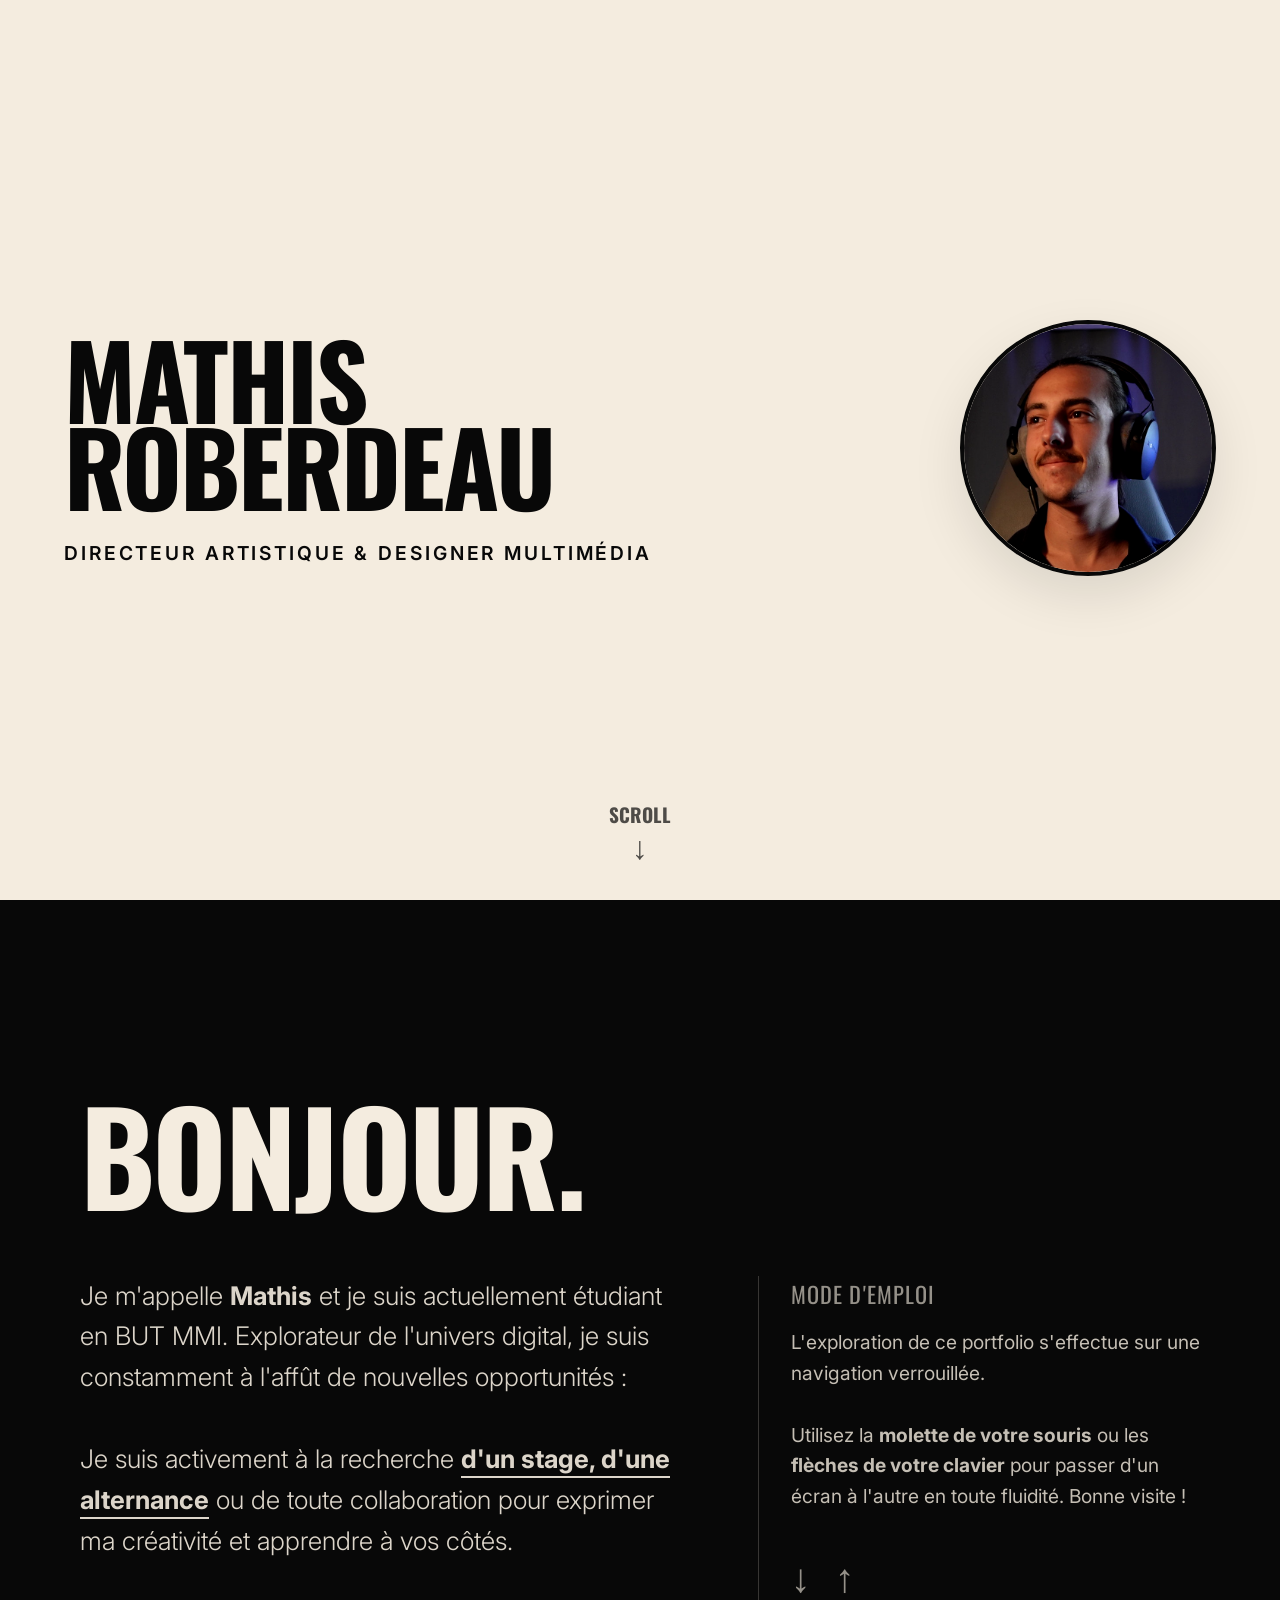
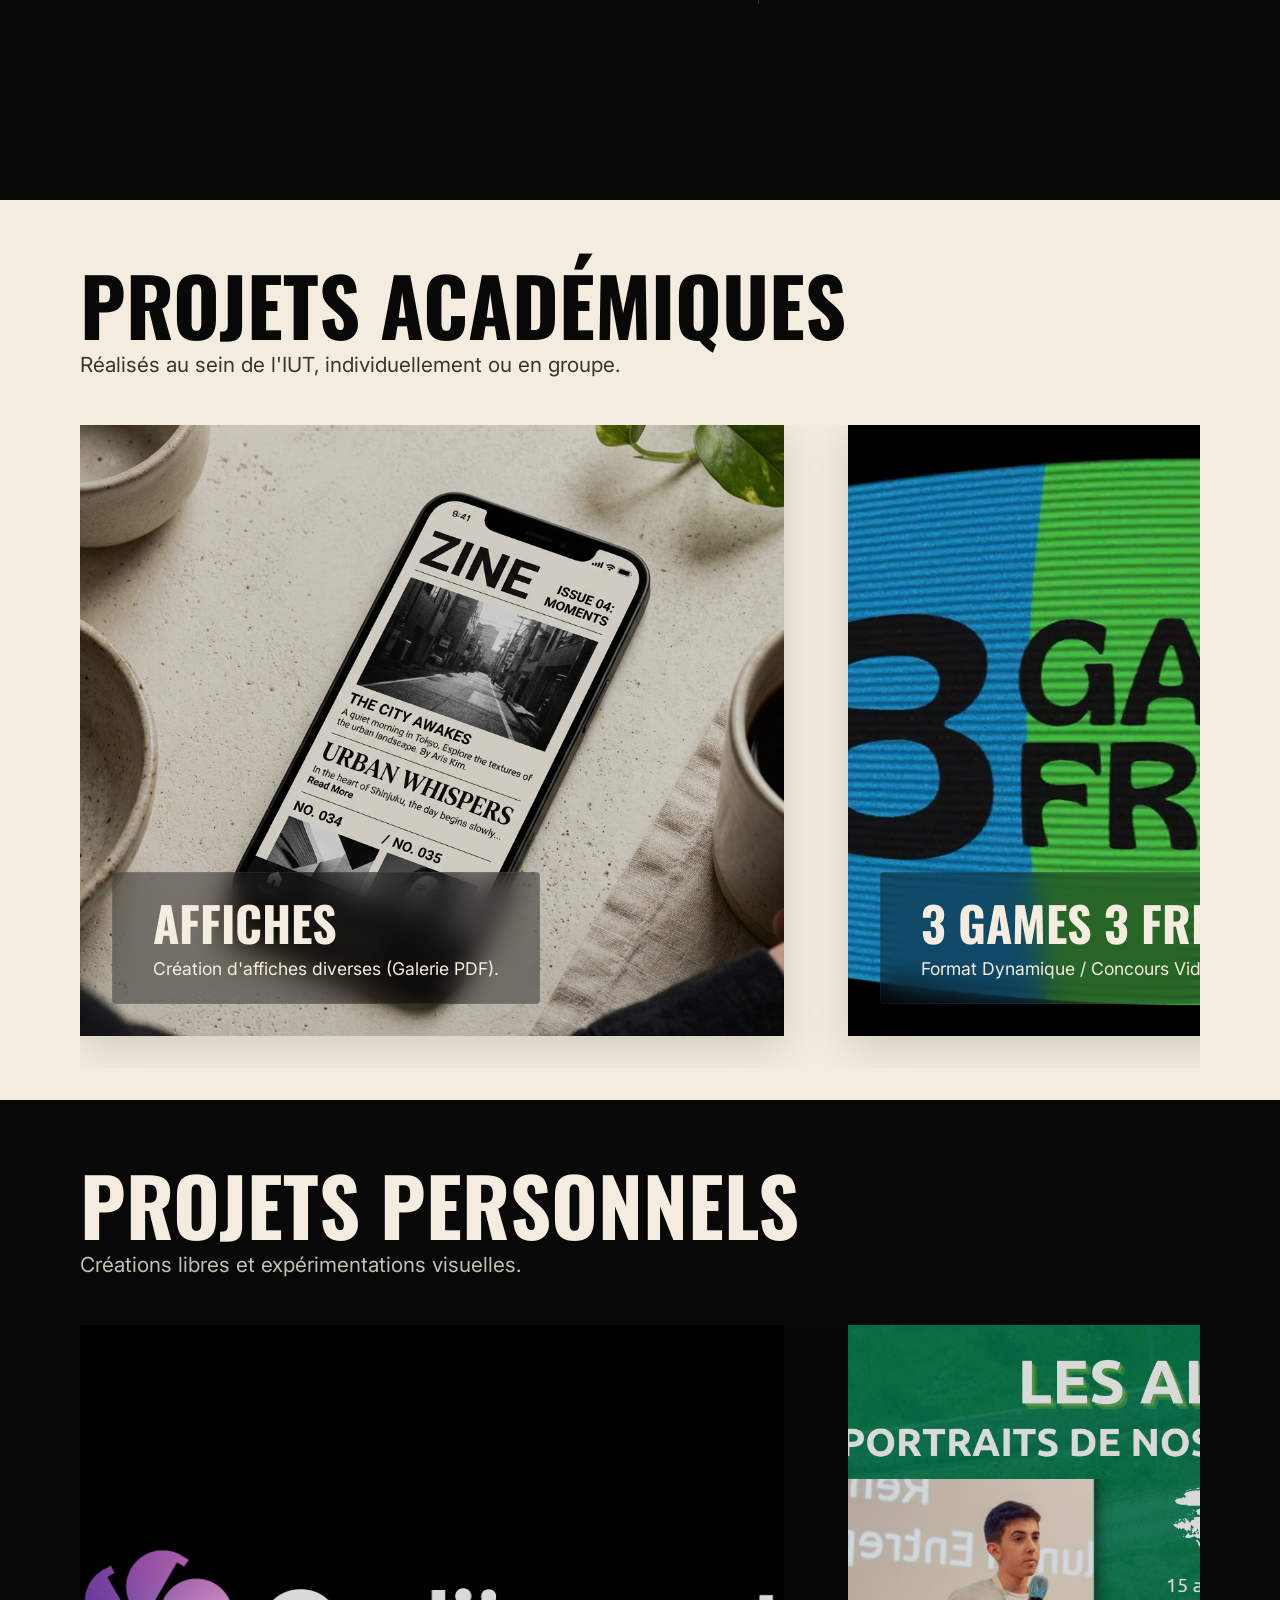
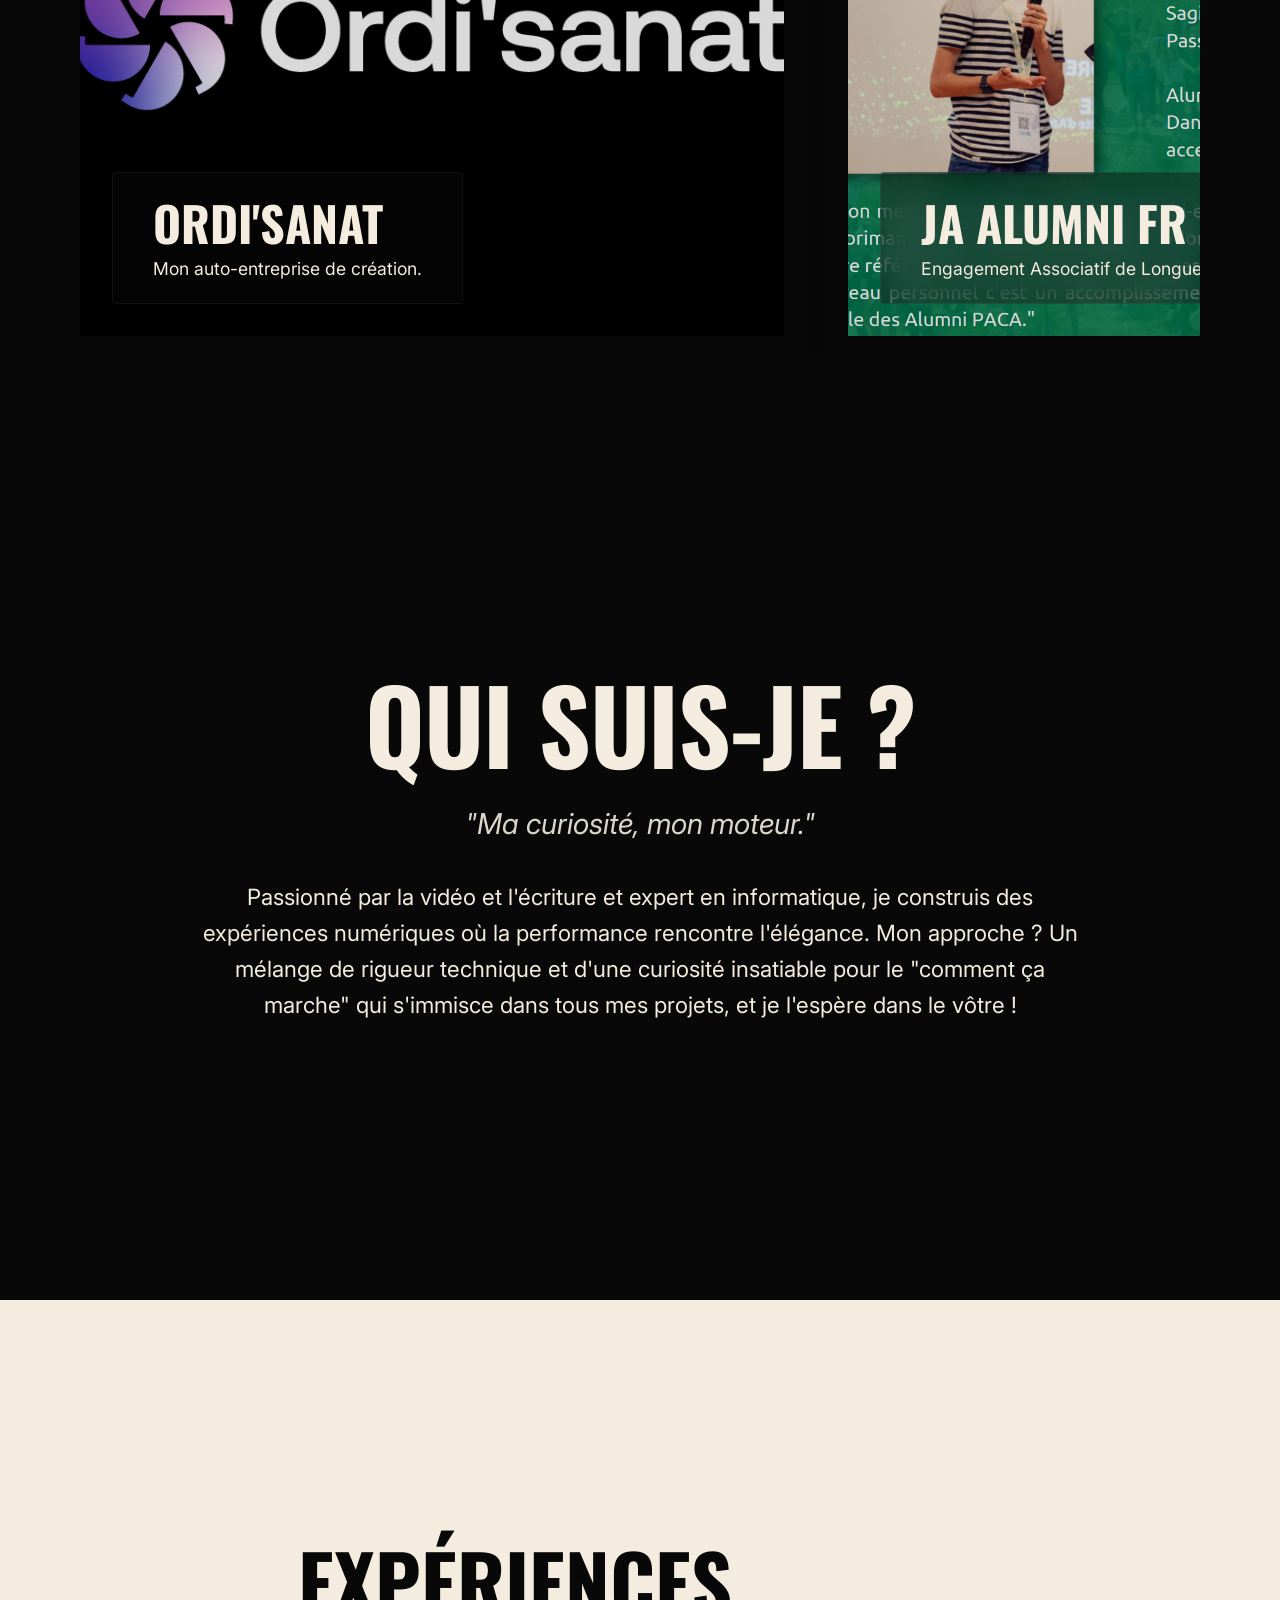
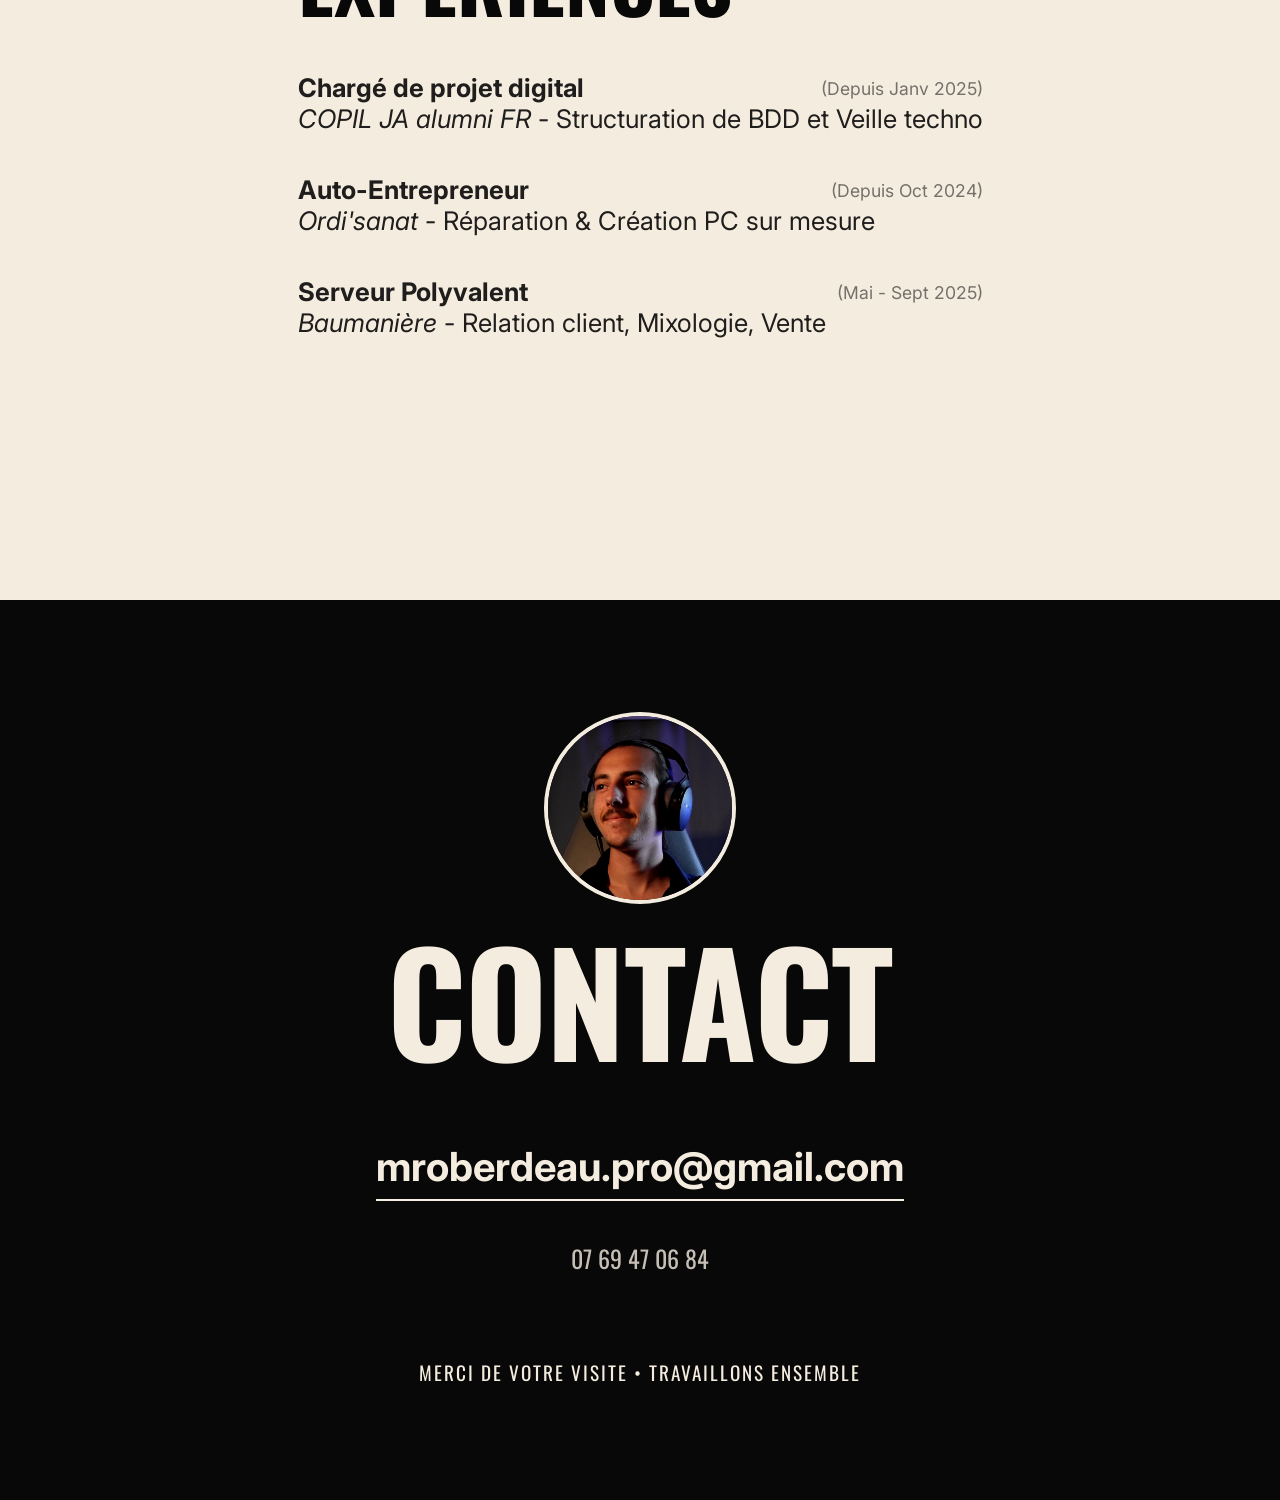
==== commit 418e8689: "03 Patch" ====
--- a/V2/index.html
+++ b/V2/index.html
@@ -193,7 +193,7 @@
             <div class="content intro-content" style="text-align: center;">
                 <h2 class="title-massive" style="font-size: clamp(3rem, 8vw, 8rem);">QUI SUIS-JE ?</h2>
                 <p style="font-size: 1.8rem; margin: 2rem 0; font-style: italic; opacity: 0.9;">
-                    "La technique au service de l'esthétique."
+                    "Ma curiosité, mon moteur."
                 </p>
                 <p>Passionné par la vidéo et l'écriture et expert en informatique, je construis des expériences
                     numériques où la performance rencontre l'élégance. Mon approche ? Un mélange de rigueur technique et
